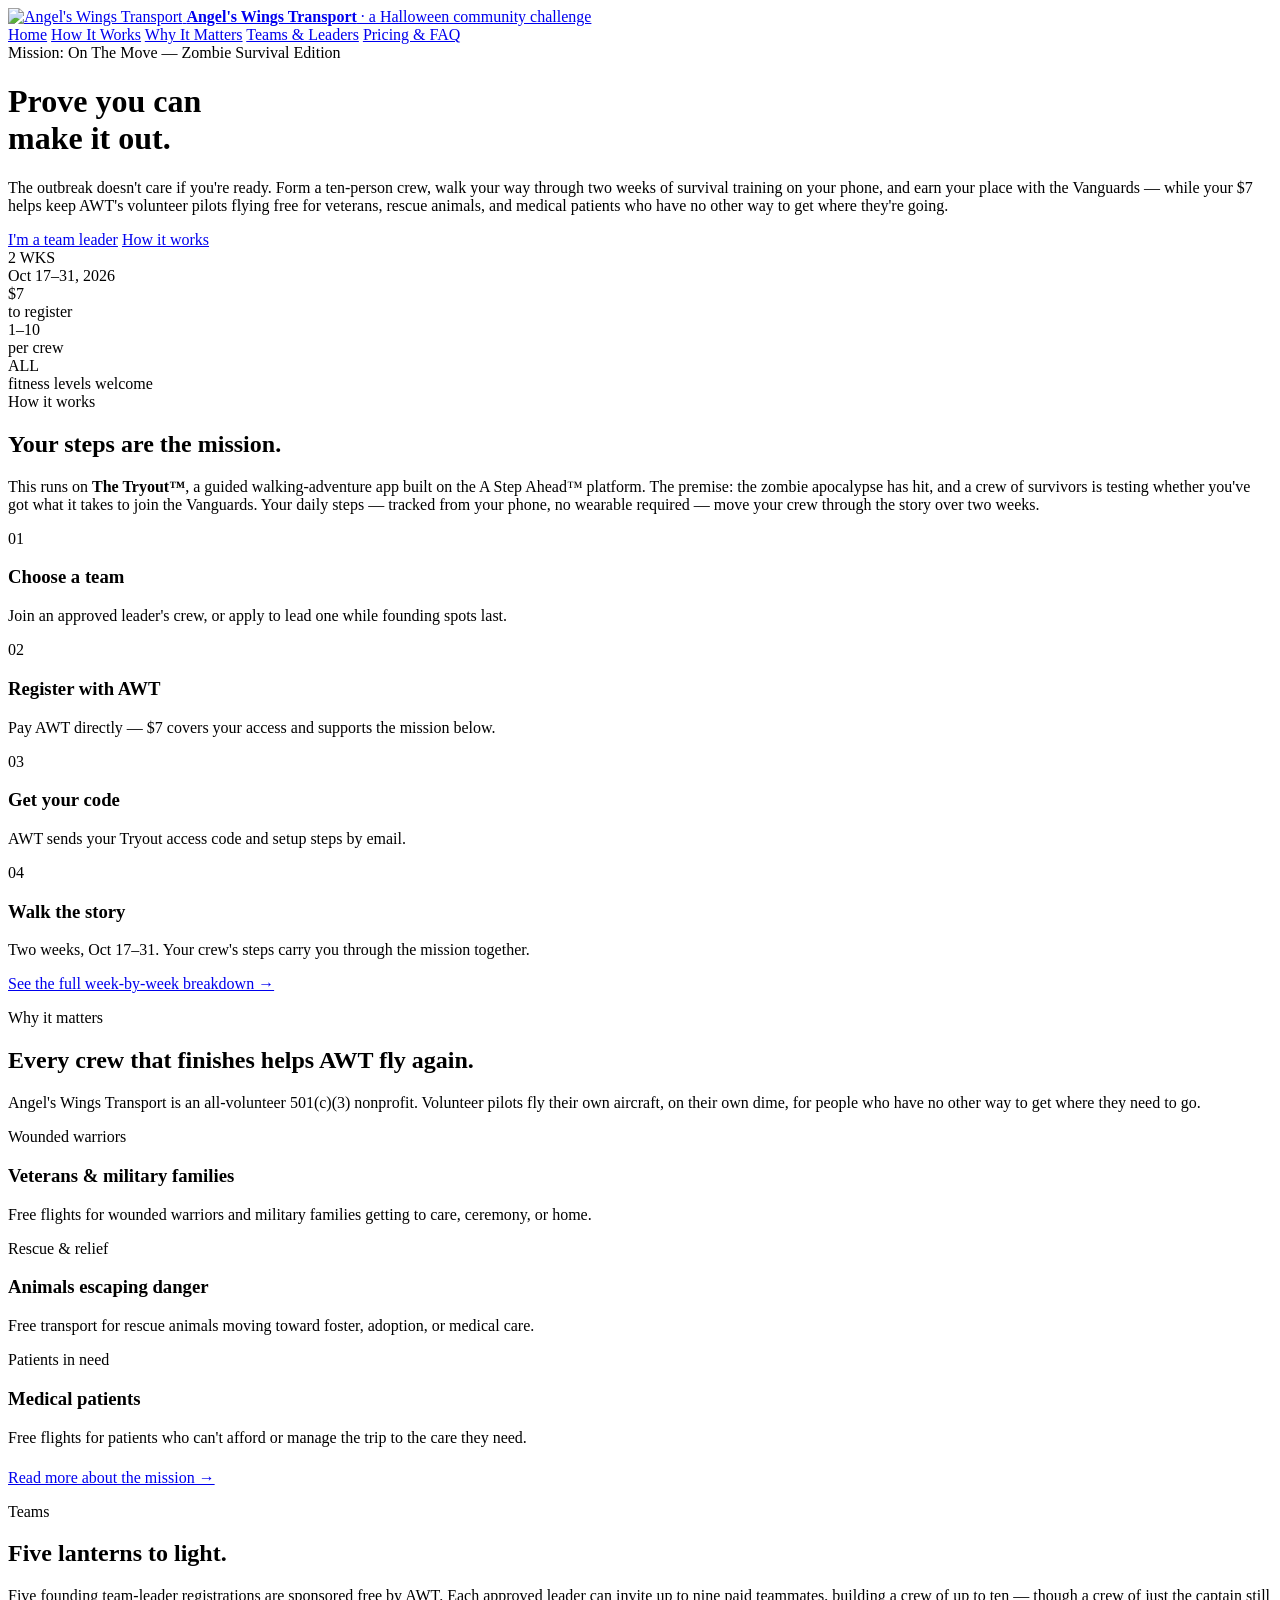
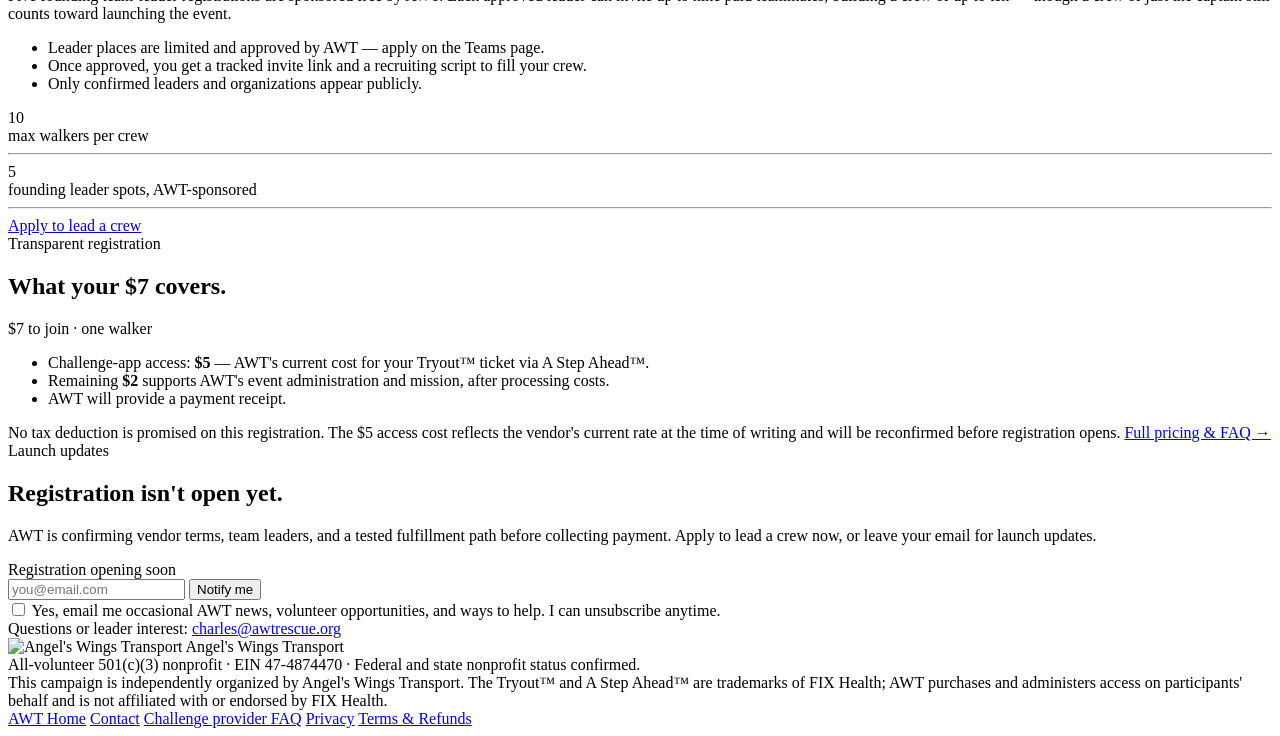
==== index.html @ 0a16e11c "initial" ====
<!DOCTYPE html>
<html lang="en">
<head>
<meta charset="UTF-8">
<meta name="viewport" content="width=device-width, initial-scale=1">
<title>Mission: On The Move | Angel's Wings Transport</title>
<meta name="description" content="A two-week zombie-survival walking challenge for Angel's Wings Transport. Form a team, prove you can make it out, and help keep free flights in the air for veterans, rescue animals, and medical patients.">
<link rel="preconnect" href="https://fonts.googleapis.com">
<link rel="preconnect" href="https://fonts.gstatic.com" crossorigin>
<link href="https://fonts.googleapis.com/css2?family=Bebas+Neue&family=Special+Elite&family=Libre+Franklin:ital,wght@0,400;0,500;0,600;0,700;0,800;1,400&display=swap" rel="stylesheet">
<link rel="icon" type="image/png" href="assets/logo.png">
<link rel="stylesheet" href="assets/style.css">
</head>
<body>

<div class="topbar">
  <div class="wrap">
    <a class="org" href="index.html"><img src="assets/logo.png" alt="Angel's Wings Transport" class="org-logo"> <b>Angel's Wings Transport</b> · a Halloween community challenge</a>
    <nav>
      <a href="index.html" aria-current="page">Home</a>
      <a href="how-it-works.html">How It Works</a>
      <a href="mission.html">Why It Matters</a>
      <a href="teams.html">Teams &amp; Leaders</a>
      <a href="pricing-faq.html">Pricing &amp; FAQ</a>
    </nav>
  </div>
</div>

<header class="hero">
  <div class="wrap">
    <span class="eyebrow">Mission: On The Move — Zombie Survival Edition</span>
    <h1>Prove you can<br>make it out.</h1>
    <p class="sub">The outbreak doesn't care if you're ready. Form a ten-person crew, walk your way through two weeks of survival training on your phone, and earn your place with the Vanguards — while your $7 helps keep AWT's volunteer pilots flying free for veterans, rescue animals, and medical patients who have no other way to get where they're going.</p>
    <div class="ctas">
      <a class="btn btn-primary" href="teams.html#apply">I'm a team leader</a>
      <a class="btn btn-ghost" href="how-it-works.html">How it works</a>
    </div>
    <div class="facts">
      <div class="fact"><div class="num">2 WKS</div><div class="label">Oct 17&ndash;31, 2026</div></div>
      <div class="fact"><div class="num">$7</div><div class="label">to register</div></div>
      <div class="fact"><div class="num">1&ndash;10</div><div class="label">per crew</div></div>
      <div class="fact"><div class="num">ALL</div><div class="label">fitness levels welcome</div></div>
    </div>
  </div>
</header>

<section id="how">
  <div class="wrap">
    <span class="section-label eyebrow">How it works</span>
    <h2>Your steps are the mission.</h2>
    <p class="lede">This runs on <strong>The Tryout™</strong>, a guided walking-adventure app built on the A Step Ahead™ platform. The premise: the zombie apocalypse has hit, and a crew of survivors is testing whether you've got what it takes to join the Vanguards. Your daily steps — tracked from your phone, no wearable required — move your crew through the story over two weeks.</p>
    <div class="steps">
      <div class="step"><div class="n">01</div><h3>Choose a team</h3><p>Join an approved leader's crew, or apply to lead one while founding spots last.</p></div>
      <div class="step"><div class="n">02</div><h3>Register with AWT</h3><p>Pay AWT directly — $7 covers your access and supports the mission below.</p></div>
      <div class="step"><div class="n">03</div><h3>Get your code</h3><p>AWT sends your Tryout access code and setup steps by email.</p></div>
      <div class="step"><div class="n">04</div><h3>Walk the story</h3><p>Two weeks, Oct 17&ndash;31. Your crew's steps carry you through the mission together.</p></div>
    </div>
    <p class="lede" style="margin-top:10px"><a href="how-it-works.html">See the full week-by-week breakdown →</a></p>
  </div>
</section>

<section id="mission">
  <div class="wrap">
    <span class="section-label eyebrow">Why it matters</span>
    <h2>Every crew that finishes helps AWT fly again.</h2>
    <p class="lede">Angel's Wings Transport is an all-volunteer 501(c)(3) nonprofit. Volunteer pilots fly their own aircraft, on their own dime, for people who have no other way to get where they need to go.</p>
    <div class="mission-grid">
      <div class="mission-card"><div class="glyph">Wounded warriors</div><h3>Veterans &amp; military families</h3><p>Free flights for wounded warriors and military families getting to care, ceremony, or home.</p></div>
      <div class="mission-card"><div class="glyph">Rescue &amp; relief</div><h3>Animals escaping danger</h3><p>Free transport for rescue animals moving toward foster, adoption, or medical care.</p></div>
      <div class="mission-card"><div class="glyph">Patients in need</div><h3>Medical patients</h3><p>Free flights for patients who can't afford or manage the trip to the care they need.</p></div>
    </div>
    <p class="lede" style="margin-top:22px"><a href="mission.html">Read more about the mission →</a></p>
  </div>
</section>

<section id="teams">
  <div class="wrap">
    <span class="section-label eyebrow">Teams</span>
    <h2>Five lanterns to light.</h2>
    <div class="teams-wrap">
      <div class="teams-copy">
        <p>Five founding team-leader registrations are sponsored free by AWT. Each approved leader can invite up to nine paid teammates, building a crew of up to ten — though a crew of just the captain still counts toward launching the event.</p>
        <ul>
          <li>Leader places are limited and approved by AWT — apply on the Teams page.</li>
          <li>Once approved, you get a tracked invite link and a recruiting script to fill your crew.</li>
          <li>Only confirmed leaders and organizations appear publicly.</li>
        </ul>
      </div>
      <div class="crew-card">
        <div class="big">10</div>
        <div class="cap">max walkers per crew</div>
        <hr>
        <div class="big">5</div>
        <div class="cap">founding leader spots, AWT-sponsored</div>
        <hr>
        <a class="btn btn-primary" href="teams.html#apply" style="margin-top:6px;width:100%;justify-content:center">Apply to lead a crew</a>
      </div>
    </div>
  </div>
</section>

<section id="price">
  <div class="wrap">
    <span class="section-label eyebrow">Transparent registration</span>
    <h2>What your $7 covers.</h2>
    <div class="price-card">
      <div class="price-head">
        <span class="amount">$7</span>
        <span class="label">to join · one walker</span>
      </div>
      <div class="price-body">
        <ul>
          <li>Challenge-app access: <strong>$5</strong> — AWT's current cost for your Tryout™ ticket via A Step Ahead™.</li>
          <li>Remaining <strong>$2</strong> supports AWT's event administration and mission, after processing costs.</li>
          <li>AWT will provide a payment receipt.</li>
        </ul>
        <div class="price-fine">No tax deduction is promised on this registration. The $5 access cost reflects the vendor's current rate at the time of writing and will be reconfirmed before registration opens. <a href="pricing-faq.html">Full pricing &amp; FAQ →</a></div>
      </div>
    </div>
  </div>
</section>

<section id="signup-section">
  <div class="wrap">
    <span class="section-label eyebrow">Launch updates</span>
    <h2>Registration isn't open yet.</h2>
    <p class="lede">AWT is confirming vendor terms, team leaders, and a tested fulfillment path before collecting payment. Apply to lead a crew now, or leave your email for launch updates.</p>
    <div class="signup">
      <span class="stamp">Registration opening soon</span>
      <form data-lead-form="home_updates">
        <input type="text" name="hp" style="position:absolute;left:-9999px" tabindex="-1" autocomplete="off" aria-hidden="true">
        <input type="email" name="email" required placeholder="you@email.com" aria-label="Email address">
        <button class="btn btn-primary" type="submit" data-label="Notify me">Notify me</button>
      </form>
      <label class="consent"><input type="checkbox" name="newsletter_consent"> Yes, email me occasional AWT news, volunteer opportunities, and ways to help. I can unsubscribe anytime.</label>
      <div class="form-status" role="status"></div>
      <div class="note">Questions or leader interest: <a href="mailto:charles@awtrescue.org">charles@awtrescue.org</a></div>
    </div>
  </div>
</section>

<footer>
  <div class="wrap">
    <div class="org-line"><img src="assets/logo.png" alt="Angel's Wings Transport" class="footer-logo"> Angel's Wings Transport</div>
    <div class="legal">
      All-volunteer 501(c)(3) nonprofit · EIN 47-4874470 · Federal and state nonprofit status confirmed.<br>
      This campaign is independently organized by Angel's Wings Transport. The Tryout™ and A Step Ahead™ are trademarks of FIX Health; AWT purchases and administers access on participants' behalf and is not affiliated with or endorsed by FIX Health.
    </div>
    <div class="links">
      <a href="https://www.awtrescue.org/">AWT Home</a>
      <a href="https://www.awtrescue.org/contact/">Contact</a>
      <a href="https://outbreakchallenge.com/frequently-asked-questions/">Challenge provider FAQ</a>
      <a href="privacy.html">Privacy</a>
      <a href="terms.html">Terms &amp; Refunds</a>
    </div>
  </div>
</footer>

<script src="assets/site.js"></script>
</body>
</html>
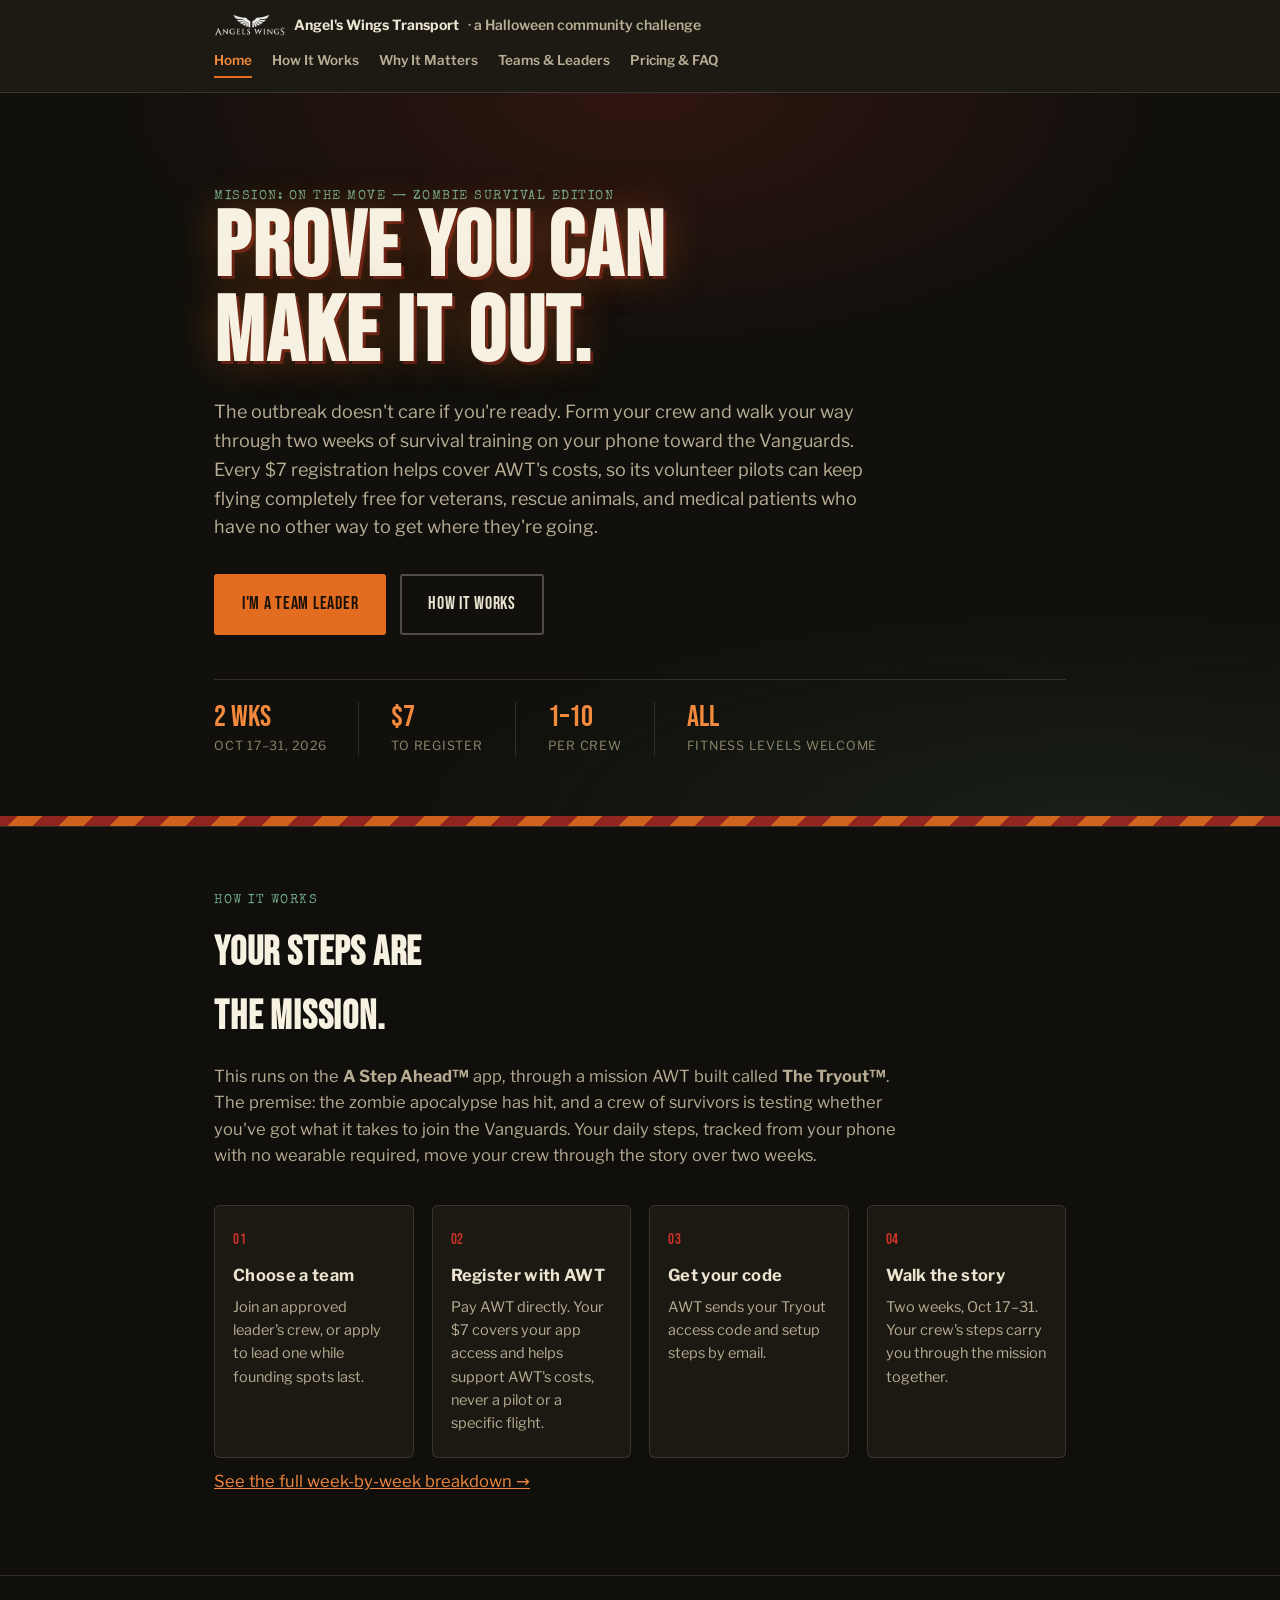
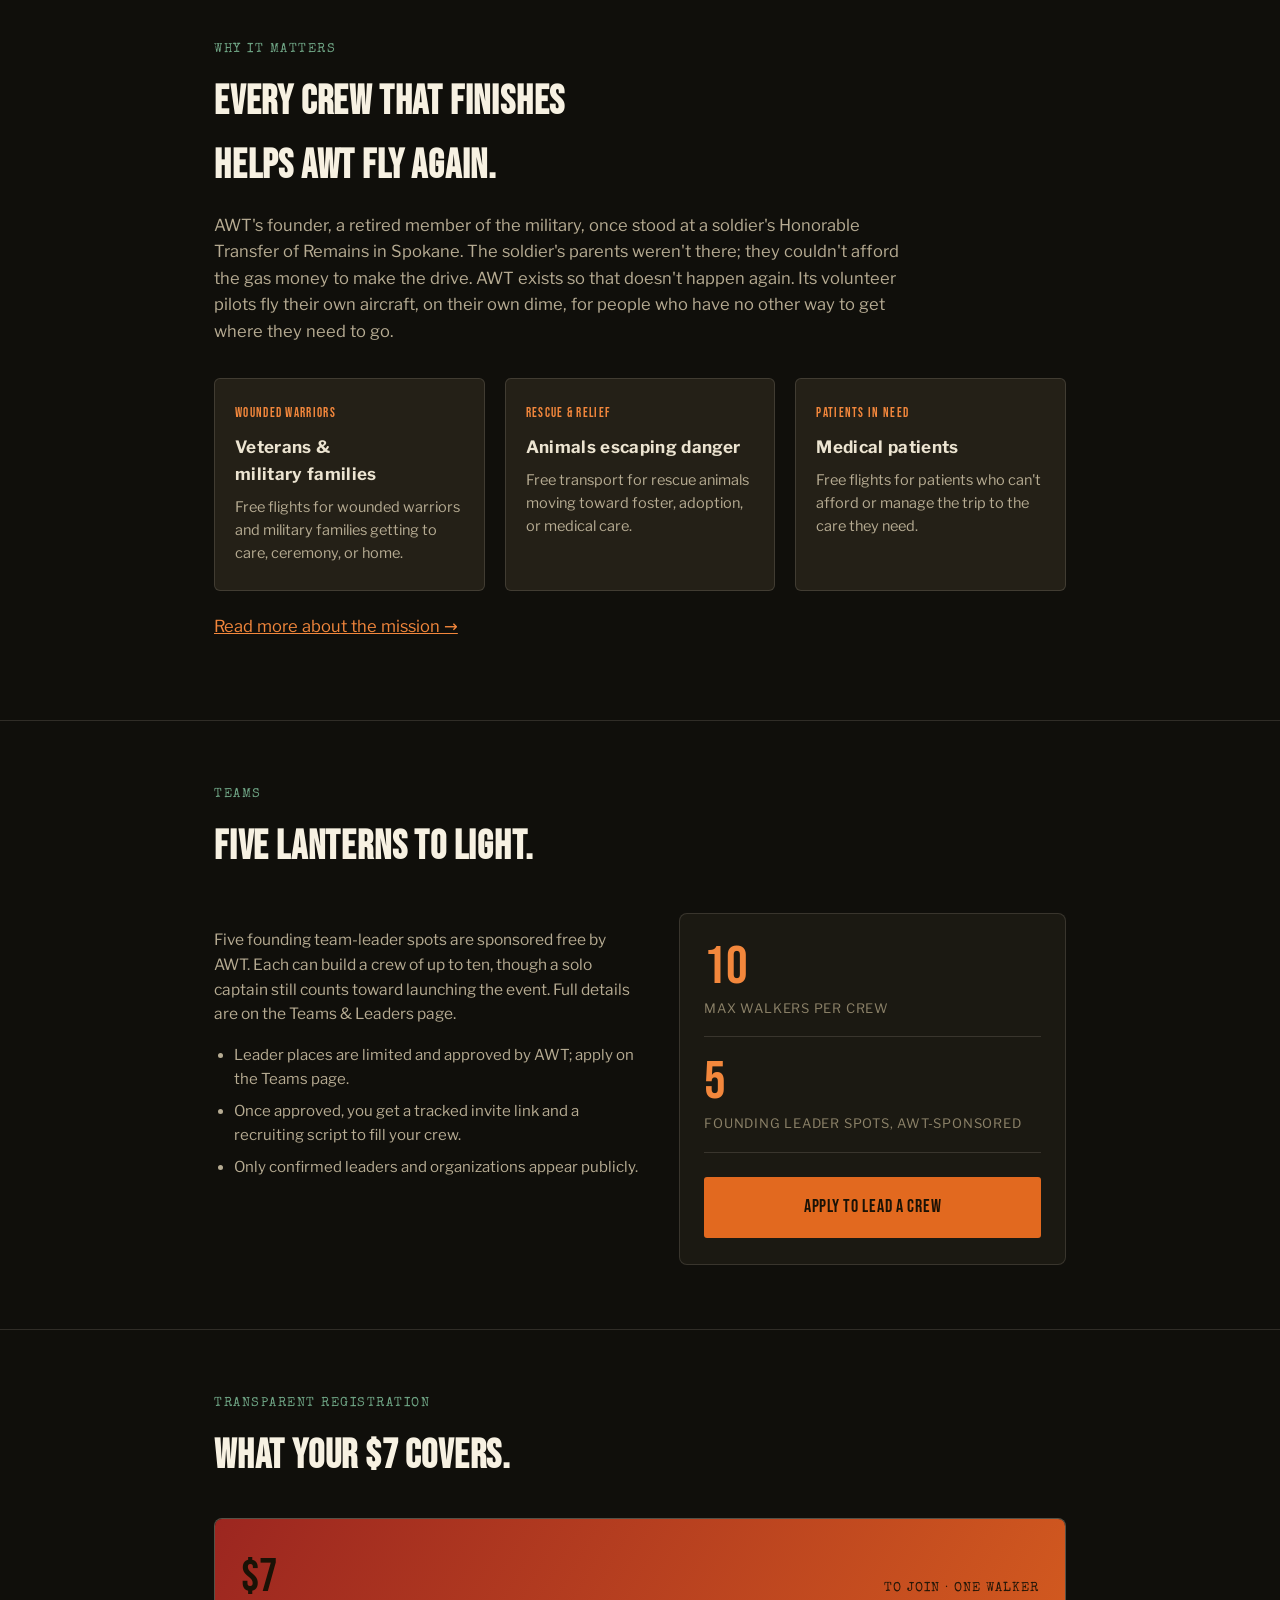
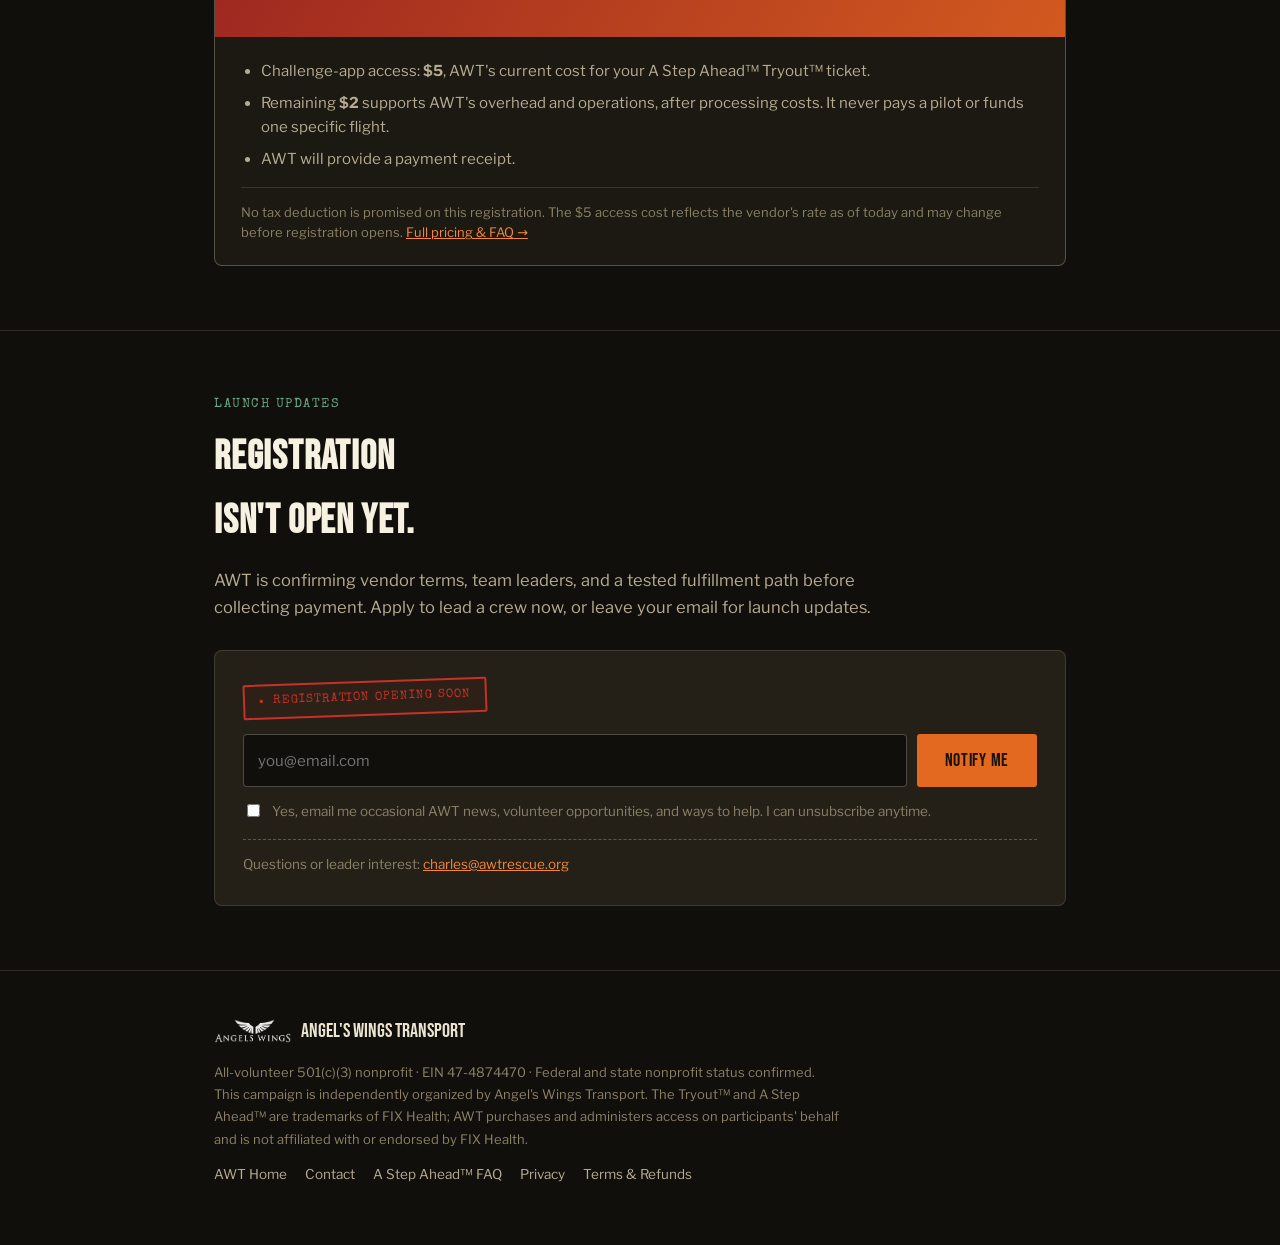
==== commit 33fa3503: "Refine text for clarity in index.hAdvisory-board fixes: Part 91 framing, em-dash cleanup, naming fix" ====
--- a/index.html
+++ b/index.html
@@ -30,7 +30,7 @@
   <div class="wrap">
     <span class="eyebrow">Mission: On The Move — Zombie Survival Edition</span>
     <h1>Prove you can<br>make it out.</h1>
-    <p class="sub">The outbreak doesn't care if you're ready. Form a ten-person crew, walk your way through two weeks of survival training on your phone, and earn your place with the Vanguards — while your $7 helps keep AWT's volunteer pilots flying free for veterans, rescue animals, and medical patients who have no other way to get where they're going.</p>
+    <p class="sub">The outbreak doesn't care if you're ready. Form your crew and walk your way through two weeks of survival training on your phone toward the Vanguards. Every $7 registration helps cover AWT's costs, so its volunteer pilots can keep flying completely free for veterans, rescue animals, and medical patients who have no other way to get where they're going.</p>
     <div class="ctas">
       <a class="btn btn-primary" href="teams.html#apply">I'm a team leader</a>
       <a class="btn btn-ghost" href="how-it-works.html">How it works</a>
@@ -48,10 +48,10 @@
   <div class="wrap">
     <span class="section-label eyebrow">How it works</span>
     <h2>Your steps are the mission.</h2>
-    <p class="lede">This runs on <strong>The Tryout™</strong>, a guided walking-adventure app built on the A Step Ahead™ platform. The premise: the zombie apocalypse has hit, and a crew of survivors is testing whether you've got what it takes to join the Vanguards. Your daily steps — tracked from your phone, no wearable required — move your crew through the story over two weeks.</p>
+    <p class="lede">This runs on the <strong>A Step Ahead™</strong> app, through a mission AWT built called <strong>The Tryout™</strong>. The premise: the zombie apocalypse has hit, and a crew of survivors is testing whether you've got what it takes to join the Vanguards. Your daily steps, tracked from your phone with no wearable required, move your crew through the story over two weeks.</p>
     <div class="steps">
       <div class="step"><div class="n">01</div><h3>Choose a team</h3><p>Join an approved leader's crew, or apply to lead one while founding spots last.</p></div>
-      <div class="step"><div class="n">02</div><h3>Register with AWT</h3><p>Pay AWT directly — $7 covers your access and supports the mission below.</p></div>
+      <div class="step"><div class="n">02</div><h3>Register with AWT</h3><p>Pay AWT directly. Your $7 covers your app access and helps support AWT's costs, never a pilot or a specific flight.</p></div>
       <div class="step"><div class="n">03</div><h3>Get your code</h3><p>AWT sends your Tryout access code and setup steps by email.</p></div>
       <div class="step"><div class="n">04</div><h3>Walk the story</h3><p>Two weeks, Oct 17&ndash;31. Your crew's steps carry you through the mission together.</p></div>
     </div>
@@ -63,7 +63,7 @@
   <div class="wrap">
     <span class="section-label eyebrow">Why it matters</span>
     <h2>Every crew that finishes helps AWT fly again.</h2>
-    <p class="lede">Angel's Wings Transport is an all-volunteer 501(c)(3) nonprofit. Volunteer pilots fly their own aircraft, on their own dime, for people who have no other way to get where they need to go.</p>
+    <p class="lede">AWT's founder, a retired member of the military, once stood at a soldier's Honorable Transfer of Remains in Spokane. The soldier's parents weren't there; they couldn't afford the gas money to make the drive. AWT exists so that doesn't happen again. Its volunteer pilots fly their own aircraft, on their own dime, for people who have no other way to get where they need to go.</p>
     <div class="mission-grid">
       <div class="mission-card"><div class="glyph">Wounded warriors</div><h3>Veterans &amp; military families</h3><p>Free flights for wounded warriors and military families getting to care, ceremony, or home.</p></div>
       <div class="mission-card"><div class="glyph">Rescue &amp; relief</div><h3>Animals escaping danger</h3><p>Free transport for rescue animals moving toward foster, adoption, or medical care.</p></div>
@@ -79,9 +79,9 @@
     <h2>Five lanterns to light.</h2>
     <div class="teams-wrap">
       <div class="teams-copy">
-        <p>Five founding team-leader registrations are sponsored free by AWT. Each approved leader can invite up to nine paid teammates, building a crew of up to ten — though a crew of just the captain still counts toward launching the event.</p>
+        <p>Five founding team-leader spots are sponsored free by AWT. Each can build a crew of up to ten, though a solo captain still counts toward launching the event. Full details are on the Teams &amp; Leaders page.</p>
         <ul>
-          <li>Leader places are limited and approved by AWT — apply on the Teams page.</li>
+          <li>Leader places are limited and approved by AWT; apply on the Teams page.</li>
           <li>Once approved, you get a tracked invite link and a recruiting script to fill your crew.</li>
           <li>Only confirmed leaders and organizations appear publicly.</li>
         </ul>
@@ -110,11 +110,11 @@
       </div>
       <div class="price-body">
         <ul>
-          <li>Challenge-app access: <strong>$5</strong> — AWT's current cost for your Tryout™ ticket via A Step Ahead™.</li>
-          <li>Remaining <strong>$2</strong> supports AWT's event administration and mission, after processing costs.</li>
+          <li>Challenge-app access: <strong>$5</strong>, AWT's current cost for your A Step Ahead™ Tryout™ ticket.</li>
+          <li>Remaining <strong>$2</strong> supports AWT's overhead and operations, after processing costs. It never pays a pilot or funds one specific flight.</li>
           <li>AWT will provide a payment receipt.</li>
         </ul>
-        <div class="price-fine">No tax deduction is promised on this registration. The $5 access cost reflects the vendor's current rate at the time of writing and will be reconfirmed before registration opens. <a href="pricing-faq.html">Full pricing &amp; FAQ →</a></div>
+        <div class="price-fine">No tax deduction is promised on this registration. The $5 access cost reflects the vendor's rate as of today and may change before registration opens. <a href="pricing-faq.html">Full pricing &amp; FAQ →</a></div>
       </div>
     </div>
   </div>
@@ -149,7 +149,7 @@
     <div class="links">
       <a href="https://www.awtrescue.org/">AWT Home</a>
       <a href="https://www.awtrescue.org/contact/">Contact</a>
-      <a href="https://outbreakchallenge.com/frequently-asked-questions/">Challenge provider FAQ</a>
+      <a href="https://outbreakchallenge.com/frequently-asked-questions/">A Step Ahead™ FAQ</a>
       <a href="privacy.html">Privacy</a>
       <a href="terms.html">Terms &amp; Refunds</a>
     </div>
--- a/assets/style.css
+++ b/assets/style.css
@@ -0,0 +1,261 @@
+/* Mission: On The Move — shared site styles
+   Vintage grindhouse-horror-poster direction. Plain CSS, no build step. */
+
+:root{
+  --ink:#ece4d1;
+  --muted:#b7ac93;
+  --dim:#8b8168;
+  --paper:#100f0b;
+  --panel:#1b1912;
+  --panel-2:#242017;
+  --orange:#e2691f;
+  --orange-bright:#f3873c;
+  --red:#9c2620;
+  --red-bright:#c73128;
+  --teal:#4a7a5f;
+  --teal-bright:#6fa585;
+  --line:rgba(236,228,209,0.14);
+  --line-strong:rgba(236,228,209,0.28);
+}
+*{box-sizing:border-box}
+html{scroll-behavior:smooth}
+body{
+  margin:0;
+  background:var(--paper);
+  color:var(--ink);
+  font-family:'Libre Franklin',system-ui,sans-serif;
+  line-height:1.6;
+  -webkit-font-smoothing:antialiased;
+}
+body::before{
+  content:"";position:fixed;inset:0;pointer-events:none;z-index:9999;
+  opacity:.05;mix-blend-mode:overlay;
+  background-image:repeating-linear-gradient(0deg,#fff 0px,transparent 1px,transparent 2px,#fff 3px),
+    repeating-linear-gradient(90deg,#fff 0px,transparent 1px,transparent 3px,#fff 4px);
+}
+img{max-width:100%}
+h1,h2,h3{font-family:'Bebas Neue',sans-serif;letter-spacing:.02em;margin:0;text-wrap:balance}
+a{color:var(--orange-bright)}
+a:focus-visible,button:focus-visible,summary:focus-visible,input:focus-visible{outline:2px solid var(--orange-bright);outline-offset:2px}
+@media (prefers-reduced-motion:reduce){html{scroll-behavior:auto}}
+
+.wrap{max-width:900px;margin:0 auto;padding:0 24px}
+.eyebrow{
+  font-family:'Special Elite',monospace;
+  font-size:12.5px;letter-spacing:.12em;text-transform:uppercase;
+  color:var(--teal-bright);
+}
+.stamp{
+  display:inline-flex;align-items:center;gap:8px;
+  border:2px solid var(--red-bright);color:var(--red-bright);
+  font-family:'Special Elite',monospace;font-size:12px;letter-spacing:.08em;text-transform:uppercase;
+  padding:6px 14px;transform:rotate(-2deg);border-radius:2px;
+  background:rgba(156,38,32,0.08);
+}
+.stamp::before{content:"●";font-size:8px}
+
+/* ---------- leader-referral banner ---------- */
+.leader-banner{
+  display:flex;align-items:center;flex-wrap:wrap;gap:12px;
+  background:var(--teal);color:var(--ink);
+  padding:12px 24px;font-size:13.5px;position:relative;
+  border-bottom:1px solid var(--line-strong);
+}
+.leader-banner span{flex:1 1 320px}
+.leader-banner-cta{
+  flex:0 0 auto;color:var(--ink);font-weight:700;text-decoration:none;
+  border:1px solid var(--ink);border-radius:4px;padding:5px 12px;white-space:nowrap;
+}
+.leader-banner-cta:hover{background:var(--ink);color:var(--teal)}
+.leader-banner-close{
+  flex:0 0 auto;background:none;border:none;color:var(--ink);
+  font-size:20px;line-height:1;cursor:pointer;padding:0 4px;opacity:.8;
+}
+.leader-banner-close:hover{opacity:1}
+
+/* ---------- top bar / nav ---------- */
+.topbar{border-bottom:1px solid var(--line);background:var(--panel);position:sticky;top:0;z-index:20}
+.topbar .wrap{display:flex;justify-content:space-between;align-items:center;padding:14px 24px;flex-wrap:wrap;gap:10px}
+.topbar .org{display:flex;align-items:center;gap:9px;font-size:14px;color:var(--muted);font-weight:600;text-decoration:none}
+.topbar .org b{color:var(--ink)}
+.org-logo{height:22px;width:auto;filter:brightness(0) invert(1);opacity:.92}
+footer .org-line{display:flex;align-items:center;gap:10px}
+.footer-logo{height:24px;width:auto;filter:brightness(0) invert(1);opacity:.92}
+.topbar nav{display:flex;gap:20px;font-size:13.5px;flex-wrap:wrap}
+.topbar nav a{color:var(--muted);text-decoration:none;font-weight:600;padding:4px 0;border-bottom:2px solid transparent}
+.topbar nav a:hover{color:var(--orange-bright)}
+.topbar nav a[aria-current="page"]{color:var(--orange-bright);border-bottom-color:var(--orange)}
+
+/* ---------- page header (inner pages) ---------- */
+.pagehead{
+  padding:60px 0 46px;
+  background:
+    radial-gradient(ellipse 70% 60% at 50% 0%, rgba(156,38,32,0.18), transparent 60%),
+    var(--paper);
+  border-bottom:1px solid var(--line);
+  position:relative;
+}
+.pagehead::after{
+  content:"";position:absolute;left:0;right:0;bottom:0;height:8px;
+  background:repeating-linear-gradient(-45deg,var(--red) 0 16px,var(--orange) 16px 32px);
+  opacity:.85;
+}
+.pagehead h1{font-size:clamp(36px,7vw,60px);line-height:.95;color:#f7f1e2;text-shadow:0 0 30px rgba(226,105,31,.3);max-width:16ch}
+.pagehead .sub{margin-top:16px;font-size:17px;color:var(--muted);max-width:60ch}
+
+/* ---------- generic hero (home only) ---------- */
+.hero{
+  position:relative;padding:88px 0 70px;
+  background:
+    radial-gradient(ellipse 70% 60% at 50% 0%, rgba(156,38,32,0.22), transparent 60%),
+    radial-gradient(ellipse 90% 50% at 85% 100%, rgba(74,122,95,0.14), transparent 60%),
+    var(--paper);
+  overflow:hidden;border-bottom:1px solid var(--line);
+}
+.hero::after{
+  content:"";position:absolute;left:0;right:0;bottom:0;height:10px;
+  background:repeating-linear-gradient(-45deg,var(--red) 0 18px,var(--orange) 18px 36px);opacity:.9;
+}
+.hero .wrap{position:relative;z-index:2}
+.hero h1{font-size:clamp(46px,9vw,92px);line-height:.92;color:#f7f1e2;text-shadow:0 0 40px rgba(226,105,31,.35), 3px 3px 0 rgba(156,38,32,.5);max-width:14ch}
+.hero .sub{margin-top:22px;font-size:18px;color:var(--muted);max-width:56ch}
+.hero .ctas{display:flex;gap:14px;flex-wrap:wrap;margin-top:32px}
+.hero .facts{display:flex;gap:0;margin-top:44px;border-top:1px solid var(--line);padding-top:22px;flex-wrap:wrap}
+.fact{padding-right:32px;margin-right:32px;border-right:1px solid var(--line)}
+.fact:last-child{border-right:none}
+.fact .num{font-family:'Bebas Neue',sans-serif;font-size:30px;color:var(--orange-bright);line-height:1}
+.fact .label{font-size:12.5px;color:var(--dim);text-transform:uppercase;letter-spacing:.06em;margin-top:4px}
+
+.btn{
+  display:inline-flex;align-items:center;gap:8px;
+  font-family:'Bebas Neue',sans-serif;font-size:18px;letter-spacing:.04em;
+  padding:14px 26px;border-radius:3px;text-decoration:none;border:2px solid transparent;
+  cursor:pointer;
+}
+.btn-primary{background:var(--orange);color:#1a1206}
+.btn-primary:hover{background:var(--orange-bright)}
+.btn-ghost{border-color:var(--line-strong);color:var(--ink);background:transparent}
+.btn-ghost:hover{border-color:var(--orange-bright);color:var(--orange-bright)}
+.btn[disabled],.btn:disabled{opacity:.5;cursor:not-allowed}
+
+/* ---------- sections ---------- */
+section{padding:64px 0}
+section + section{border-top:1px solid var(--line)}
+.section-label{display:block;margin-bottom:10px}
+section > .wrap > h2{font-size:clamp(28px,5vw,40px);color:#f7f1e2;max-width:22ch}
+.lede{color:var(--muted);max-width:64ch;margin-top:14px;font-size:16.5px}
+
+/* ---------- prose (privacy/terms) ---------- */
+.prose{max-width:70ch}
+.prose h2{font-size:24px;color:#f7f1e2;margin-top:38px;margin-bottom:12px;font-family:'Libre Franklin',sans-serif;font-weight:700;letter-spacing:0;text-transform:none}
+.prose h2:first-child{margin-top:0}
+.prose h3{font-size:17px;color:var(--ink);margin-top:24px;margin-bottom:8px;font-family:'Libre Franklin',sans-serif;font-weight:700;letter-spacing:0;text-transform:none}
+.prose p{color:var(--muted);font-size:15.5px;margin:0 0 14px}
+.prose ul,.prose ol{color:var(--muted);font-size:15.5px;padding-left:22px}
+.prose li{margin-bottom:8px}
+.prose strong{color:var(--ink)}
+.updated{font-family:'Special Elite',monospace;font-size:12.5px;color:var(--dim);margin-bottom:30px;display:block}
+
+/* ---------- steps ---------- */
+.steps{display:grid;grid-template-columns:repeat(4,1fr);gap:18px;margin-top:36px}
+.step{background:var(--panel);border:1px solid var(--line);border-radius:6px;padding:22px 18px;position:relative}
+.step .n{font-family:'Bebas Neue',sans-serif;font-size:15px;color:var(--red-bright);letter-spacing:.06em;margin-bottom:10px}
+.step h3{font-family:'Libre Franklin',sans-serif;font-weight:700;font-size:16.5px;color:var(--ink);margin-bottom:8px;text-transform:none}
+.step p{margin:0;font-size:14.5px;color:var(--muted)}
+@media (max-width:760px){.steps{grid-template-columns:1fr 1fr}}
+@media (max-width:480px){.steps{grid-template-columns:1fr}}
+
+.mission-note{
+  margin-top:30px;border:1px dashed var(--line-strong);border-radius:6px;
+  padding:20px 22px;background:var(--panel);font-family:'Special Elite',monospace;font-size:13.5px;color:var(--teal-bright);line-height:1.75;
+}
+
+/* ---------- mission cards ---------- */
+.mission-grid{display:grid;grid-template-columns:repeat(3,1fr);gap:20px;margin-top:34px}
+.mission-card{border:1px solid var(--line);border-radius:6px;padding:24px 20px;background:var(--panel-2)}
+.mission-card .glyph{font-family:'Bebas Neue',sans-serif;font-size:13px;letter-spacing:.1em;color:var(--orange-bright);text-transform:uppercase;margin-bottom:10px}
+.mission-card h3{font-family:'Libre Franklin',sans-serif;font-weight:700;font-size:17px;color:var(--ink);text-transform:none;margin-bottom:8px}
+.mission-card p{margin:0;font-size:14.5px;color:var(--muted)}
+@media (max-width:720px){.mission-grid{grid-template-columns:1fr}}
+
+/* ---------- teams / crew card ---------- */
+.teams-wrap{display:grid;grid-template-columns:1.1fr 1fr;gap:40px;margin-top:34px;align-items:start}
+.teams-copy p{color:var(--muted);font-size:15.5px}
+.teams-copy ul{margin:14px 0 0;padding-left:20px;color:var(--muted);font-size:15px}
+.teams-copy li{margin-bottom:8px}
+.crew-card{background:var(--panel);border:1px solid var(--line);border-radius:8px;padding:26px 24px}
+.crew-card .big{font-family:'Bebas Neue',sans-serif;font-size:54px;color:var(--orange-bright);line-height:1}
+.crew-card .cap{font-size:13px;color:var(--dim);text-transform:uppercase;letter-spacing:.06em;margin-top:4px}
+.crew-card hr{border:none;border-top:1px solid var(--line);margin:18px 0}
+@media (max-width:760px){.teams-wrap{grid-template-columns:1fr}}
+
+/* ---------- field manual / script callout ---------- */
+.field-manual{
+  margin-top:34px;border:1px solid var(--line-strong);border-radius:8px;overflow:hidden;background:var(--panel);
+}
+.field-manual .fm-head{
+  background:linear-gradient(120deg,var(--teal) 0%, var(--teal-bright) 130%);
+  padding:14px 22px;font-family:'Special Elite',monospace;font-size:12.5px;letter-spacing:.08em;text-transform:uppercase;color:#0e1a14;
+}
+.field-manual .fm-body{padding:22px}
+.field-manual h3{font-family:'Libre Franklin',sans-serif;font-weight:700;font-size:16px;color:var(--ink);text-transform:none;margin-bottom:8px}
+.field-manual p{color:var(--muted);font-size:15px;margin:0 0 14px}
+.field-manual .script-block{
+  background:var(--paper);border-left:3px solid var(--orange);border-radius:0 4px 4px 0;
+  padding:14px 18px;font-style:italic;color:var(--ink);font-size:15px;margin:14px 0;
+}
+.field-manual ol{color:var(--muted);font-size:14.5px;padding-left:20px}
+.field-manual li{margin-bottom:6px}
+.timeline-mini{list-style:none;padding:0;margin:16px 0 0;border-top:1px solid var(--line)}
+.timeline-mini li{display:flex;gap:16px;padding:12px 0;border-bottom:1px solid var(--line);font-size:14.5px;color:var(--muted)}
+.timeline-mini .t{font-family:'IBM Plex Mono','Special Elite',monospace;color:var(--orange-bright);flex:none;width:88px;font-size:13px}
+
+/* ---------- pricing ---------- */
+.price-card{margin-top:30px;border:1px solid var(--line-strong);border-radius:8px;overflow:hidden;background:var(--panel)}
+.price-head{background:linear-gradient(120deg,var(--red) 0%, var(--orange) 130%);padding:22px 26px;display:flex;justify-content:space-between;align-items:baseline;flex-wrap:wrap;gap:10px}
+.price-head .amount{font-family:'Bebas Neue',sans-serif;font-size:46px;color:#1a1206}
+.price-head .label{font-family:'Special Elite',monospace;font-size:12.5px;color:#241708;text-transform:uppercase;letter-spacing:.08em}
+.price-body{padding:22px 26px}
+.price-body ul{margin:0;padding-left:20px;color:var(--muted);font-size:15px}
+.price-body li{margin-bottom:8px}
+.price-fine{margin-top:16px;font-size:13px;color:var(--dim);border-top:1px solid var(--line);padding-top:14px}
+
+/* ---------- faq ---------- */
+details{border-bottom:1px solid var(--line);padding:16px 0}
+details summary{cursor:pointer;font-weight:700;color:var(--ink);font-size:15.5px;list-style:none;display:flex;justify-content:space-between;gap:12px}
+details summary::-webkit-details-marker{display:none}
+details summary::after{content:"+";font-family:'Bebas Neue',sans-serif;font-size:20px;color:var(--orange-bright)}
+details[open] summary::after{content:"–"}
+details p{margin:12px 0 0;color:var(--muted);font-size:15px}
+
+/* ---------- forms ---------- */
+.form-card{background:var(--panel-2);border:1px solid var(--line);border-radius:8px;padding:30px 28px;margin-top:30px}
+.form-card label{display:block;font-family:'Special Elite',monospace;font-size:12px;letter-spacing:.05em;text-transform:uppercase;color:var(--teal-bright);margin:16px 0 6px}
+.form-card label:first-of-type{margin-top:0}
+.form-card input[type=text],.form-card input[type=email],.form-card select,.form-card textarea{
+  width:100%;padding:13px 14px;border-radius:4px;border:1px solid var(--line-strong);
+  background:var(--paper);color:var(--ink);font-size:15px;font-family:'Libre Franklin',sans-serif;
+}
+.form-card textarea{resize:vertical;min-height:80px}
+.form-card .consent{display:flex;gap:9px;margin-top:16px;font-size:13.5px;color:var(--dim);align-items:flex-start;font-family:'Libre Franklin',sans-serif;text-transform:none;letter-spacing:0}
+.form-card .consent input{margin-top:3px}
+.form-card .note{margin-top:16px;font-size:13.5px;color:var(--dim);border-top:1px dashed var(--line-strong);padding-top:14px}
+.form-card .actions{margin-top:20px;display:flex;gap:12px;flex-wrap:wrap;align-items:center}
+.form-status{margin-top:14px;font-size:14px;font-family:'Special Elite',monospace;display:none}
+.form-status.ok{display:block;color:var(--teal-bright)}
+.form-status.err{display:block;color:var(--red-bright)}
+.signup{background:var(--panel-2);border:1px solid var(--line);border-radius:8px;padding:30px 28px;margin-top:30px}
+.signup form{display:flex;gap:10px;margin-top:18px;flex-wrap:wrap}
+.signup input[type=email]{flex:1;min-width:220px;padding:13px 14px;border-radius:4px;border:1px solid var(--line-strong);background:var(--paper);color:var(--ink);font-size:15px;font-family:inherit}
+.signup .consent{display:flex;gap:9px;margin-top:14px;font-size:13.5px;color:var(--dim);align-items:flex-start}
+.signup .consent input{margin-top:3px}
+.signup .note{margin-top:16px;font-size:13.5px;color:var(--dim);border-top:1px dashed var(--line-strong);padding-top:14px}
+
+/* ---------- footer ---------- */
+footer{padding:44px 0 60px;border-top:1px solid var(--line)}
+footer .wrap{display:flex;flex-direction:column;gap:14px}
+footer .org-line{font-family:'Bebas Neue',sans-serif;font-size:20px;color:var(--ink)}
+footer .legal{font-size:13px;color:var(--dim);line-height:1.7;max-width:70ch}
+footer .links{display:flex;gap:18px;font-size:13.5px;flex-wrap:wrap}
+footer .links a{color:var(--muted);text-decoration:none}
+footer .links a:hover{color:var(--orange-bright)}
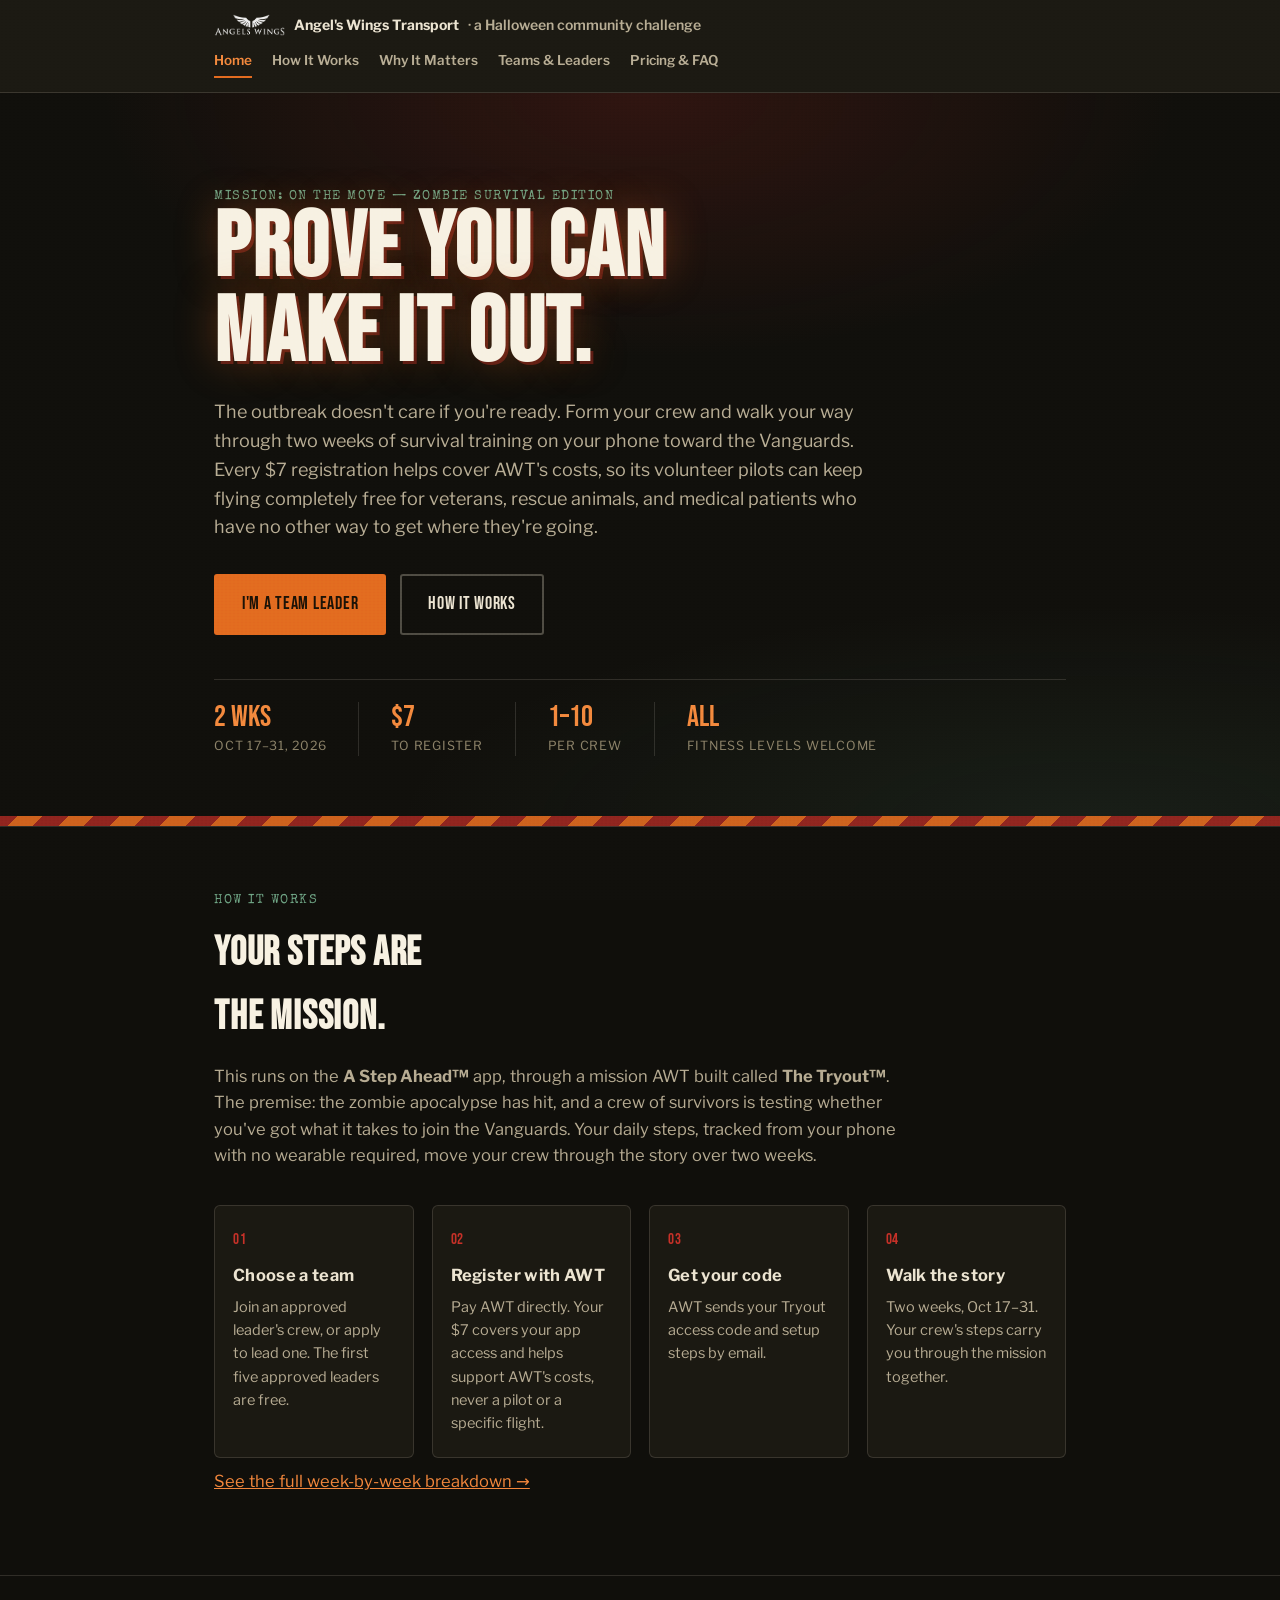
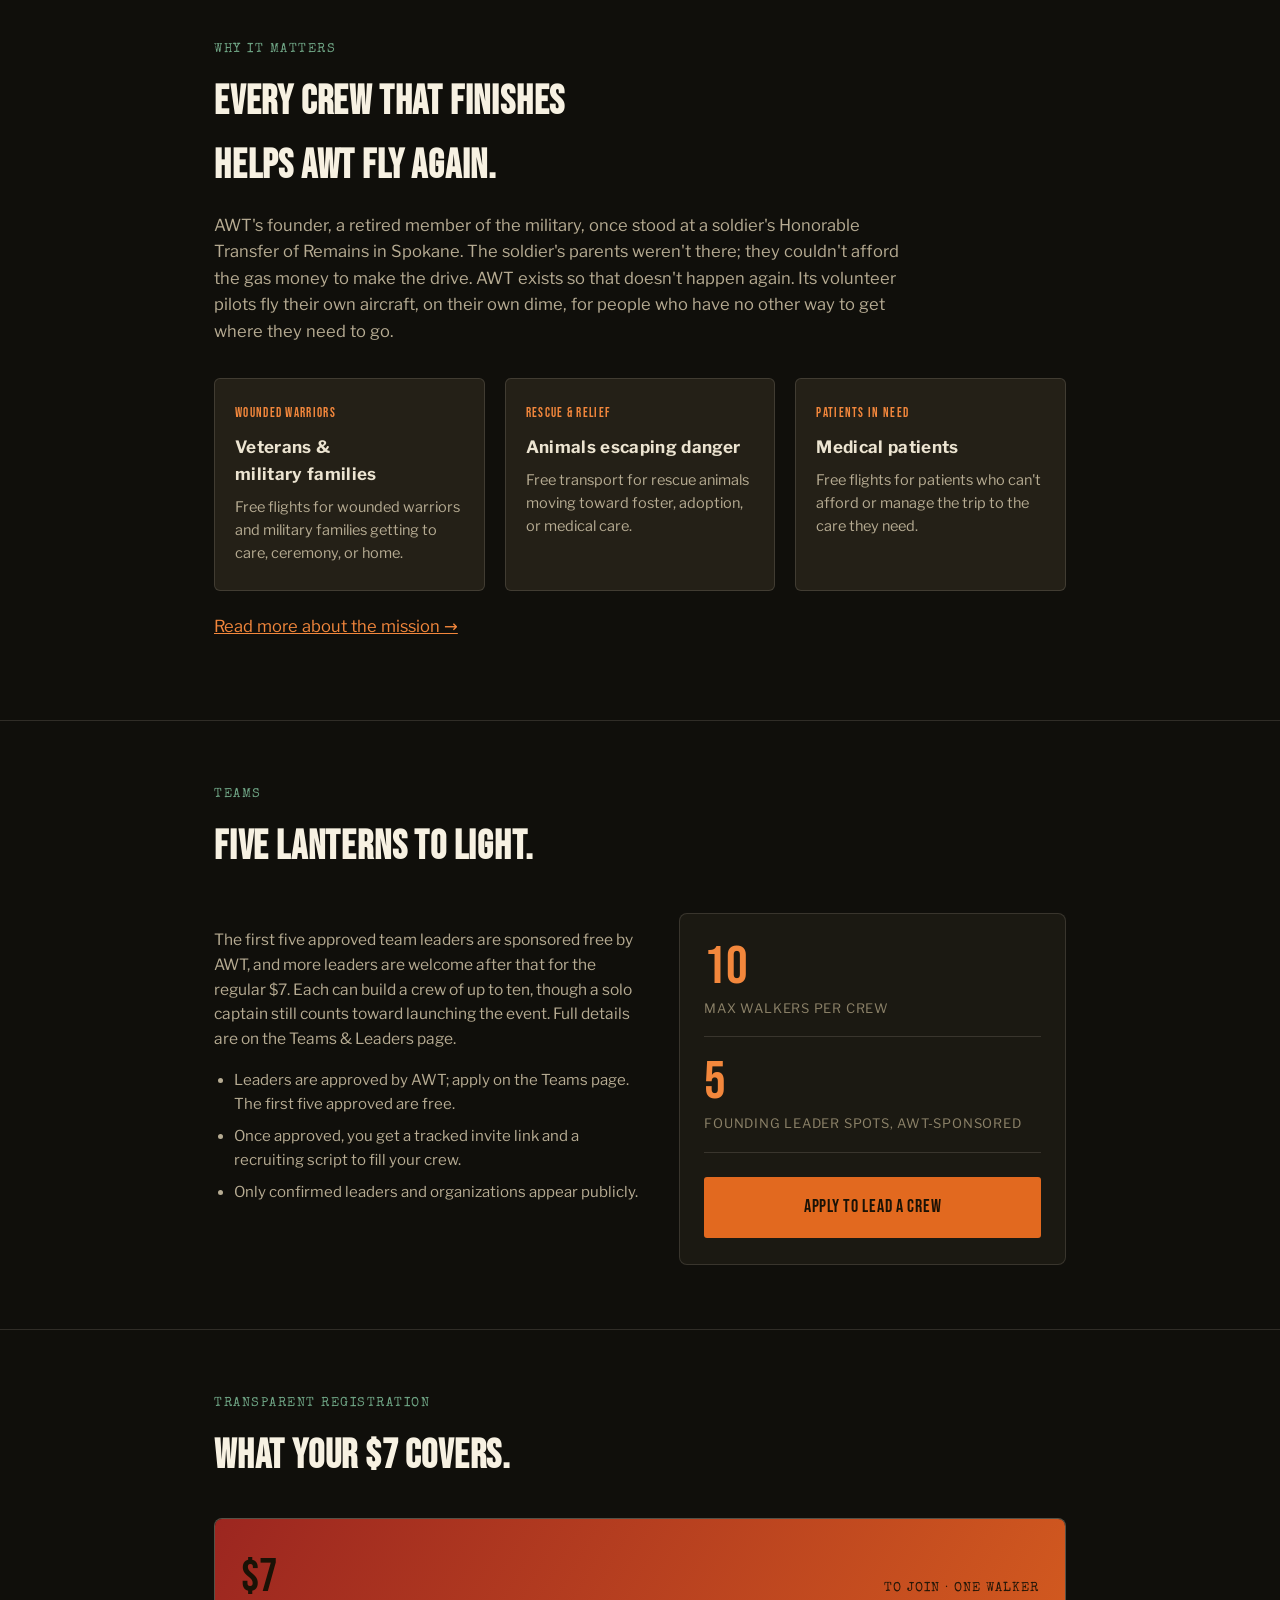
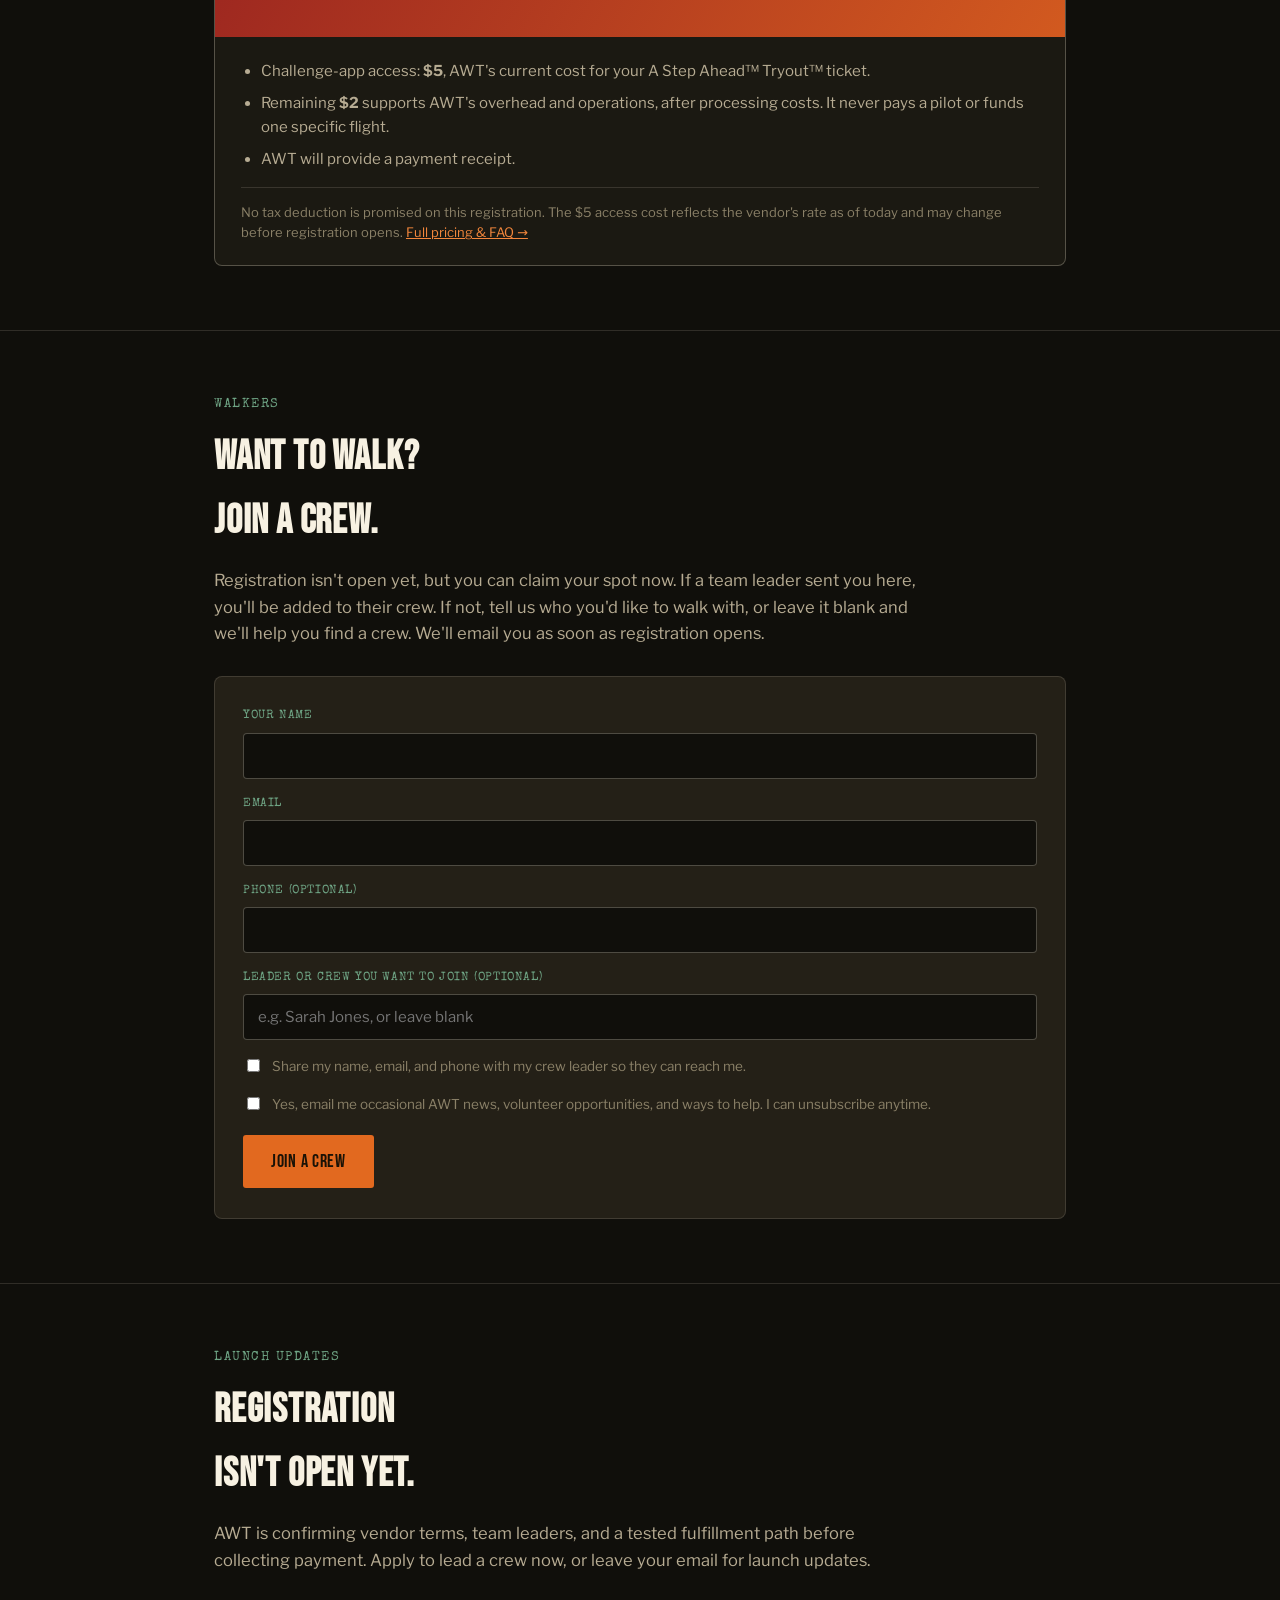
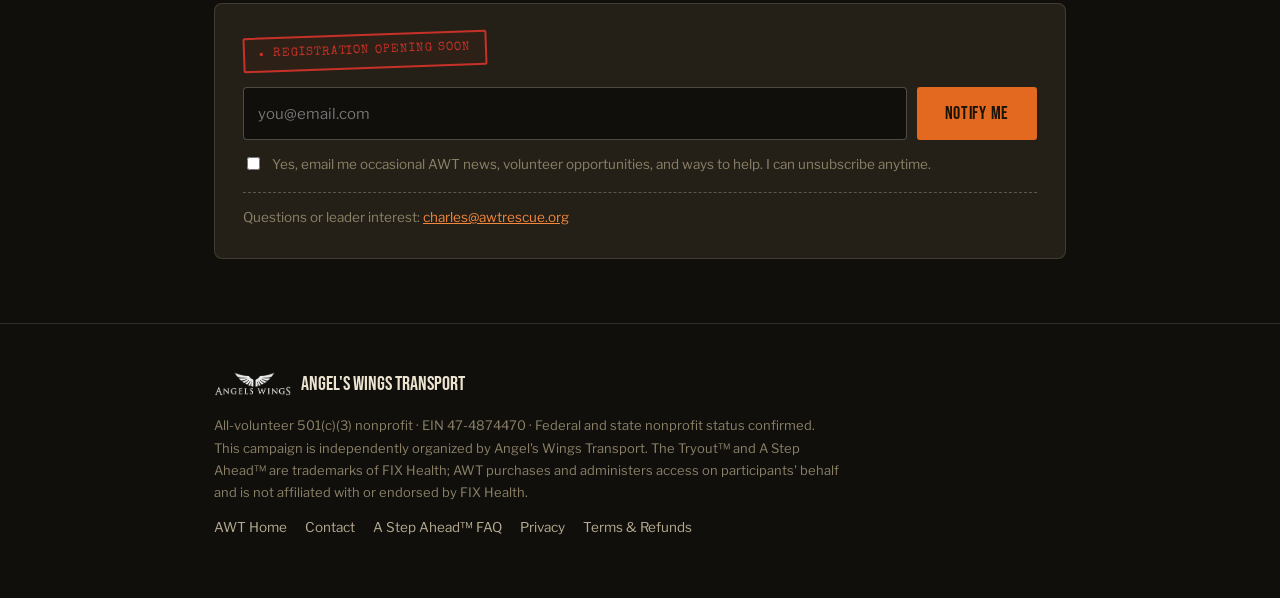
==== commit 35384f97: "Home: Join a crew form; first five approved leaders free, then $7" ====
--- a/index.html
+++ b/index.html
@@ -50,7 +50,7 @@
     <h2>Your steps are the mission.</h2>
     <p class="lede">This runs on the <strong>A Step Ahead™</strong> app, through a mission AWT built called <strong>The Tryout™</strong>. The premise: the zombie apocalypse has hit, and a crew of survivors is testing whether you've got what it takes to join the Vanguards. Your daily steps, tracked from your phone with no wearable required, move your crew through the story over two weeks.</p>
     <div class="steps">
-      <div class="step"><div class="n">01</div><h3>Choose a team</h3><p>Join an approved leader's crew, or apply to lead one while founding spots last.</p></div>
+      <div class="step"><div class="n">01</div><h3>Choose a team</h3><p>Join an approved leader's crew, or apply to lead one. The first five approved leaders are free.</p></div>
       <div class="step"><div class="n">02</div><h3>Register with AWT</h3><p>Pay AWT directly. Your $7 covers your app access and helps support AWT's costs, never a pilot or a specific flight.</p></div>
       <div class="step"><div class="n">03</div><h3>Get your code</h3><p>AWT sends your Tryout access code and setup steps by email.</p></div>
       <div class="step"><div class="n">04</div><h3>Walk the story</h3><p>Two weeks, Oct 17&ndash;31. Your crew's steps carry you through the mission together.</p></div>
@@ -79,9 +79,9 @@
     <h2>Five lanterns to light.</h2>
     <div class="teams-wrap">
       <div class="teams-copy">
-        <p>Five founding team-leader spots are sponsored free by AWT. Each can build a crew of up to ten, though a solo captain still counts toward launching the event. Full details are on the Teams &amp; Leaders page.</p>
+        <p>The first five approved team leaders are sponsored free by AWT, and more leaders are welcome after that for the regular $7. Each can build a crew of up to ten, though a solo captain still counts toward launching the event. Full details are on the Teams &amp; Leaders page.</p>
         <ul>
-          <li>Leader places are limited and approved by AWT; apply on the Teams page.</li>
+          <li>Leaders are approved by AWT; apply on the Teams page. The first five approved are free.</li>
           <li>Once approved, you get a tracked invite link and a recruiting script to fill your crew.</li>
           <li>Only confirmed leaders and organizations appear publicly.</li>
         </ul>
@@ -117,6 +117,32 @@
         <div class="price-fine">No tax deduction is promised on this registration. The $5 access cost reflects the vendor's rate as of today and may change before registration opens. <a href="pricing-faq.html">Full pricing &amp; FAQ →</a></div>
       </div>
     </div>
+  </div>
+</section>
+
+<section id="join-crew">
+  <div class="wrap">
+    <span class="section-label eyebrow">Walkers</span>
+    <h2>Want to walk? Join a crew.</h2>
+    <p class="lede">Registration isn't open yet, but you can claim your spot now. If a team leader sent you here, you'll be added to their crew. If not, tell us who you'd like to walk with, or leave it blank and we'll help you find a crew. We'll email you as soon as registration opens.</p>
+    <form class="form-card" data-lead-form="crew_interest">
+      <input type="text" name="hp" style="position:absolute;left:-9999px" tabindex="-1" autocomplete="off" aria-hidden="true">
+      <label for="jc-name">Your name</label>
+      <input type="text" id="jc-name" name="name" required>
+      <label for="jc-email">Email</label>
+      <input type="email" id="jc-email" name="email" required>
+      <label for="jc-phone">Phone (optional)</label>
+      <input type="text" id="jc-phone" name="phone" autocomplete="tel">
+      <label for="jc-crew">Leader or crew you want to join (optional)</label>
+      <input type="text" id="jc-crew" name="crew_preference" placeholder="e.g. Sarah Jones, or leave blank">
+      <div class="note crew-link-note" style="display:none">You're joining through a team leader's link, so you'll be added to their crew.</div>
+      <label class="consent"><input type="checkbox" name="share_with_leader"> Share my name, email, and phone with my crew leader so they can reach me.</label>
+      <label class="consent"><input type="checkbox" name="newsletter_consent"> Yes, email me occasional AWT news, volunteer opportunities, and ways to help. I can unsubscribe anytime.</label>
+      <div class="actions">
+        <button class="btn btn-primary" type="submit" data-label="Join a crew">Join a crew</button>
+      </div>
+      <div class="form-status" role="status"></div>
+    </form>
   </div>
 </section>
 
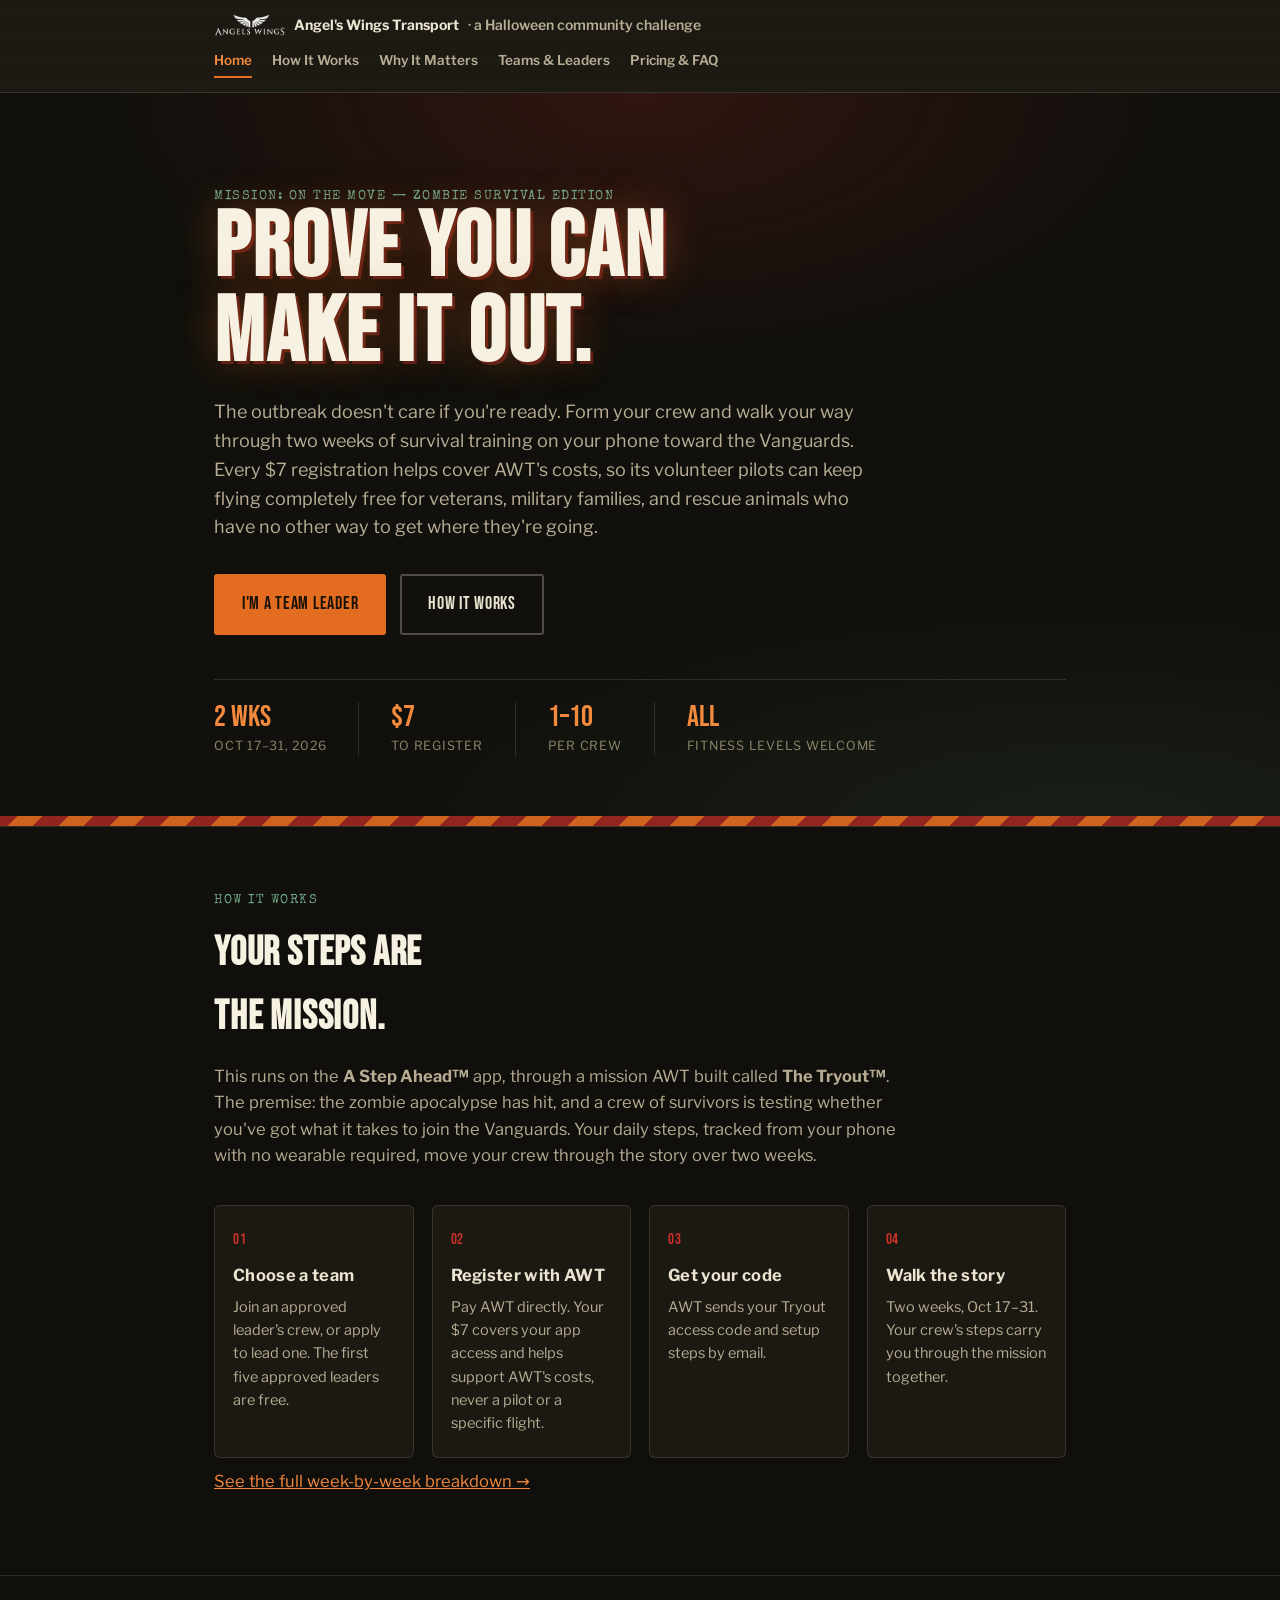
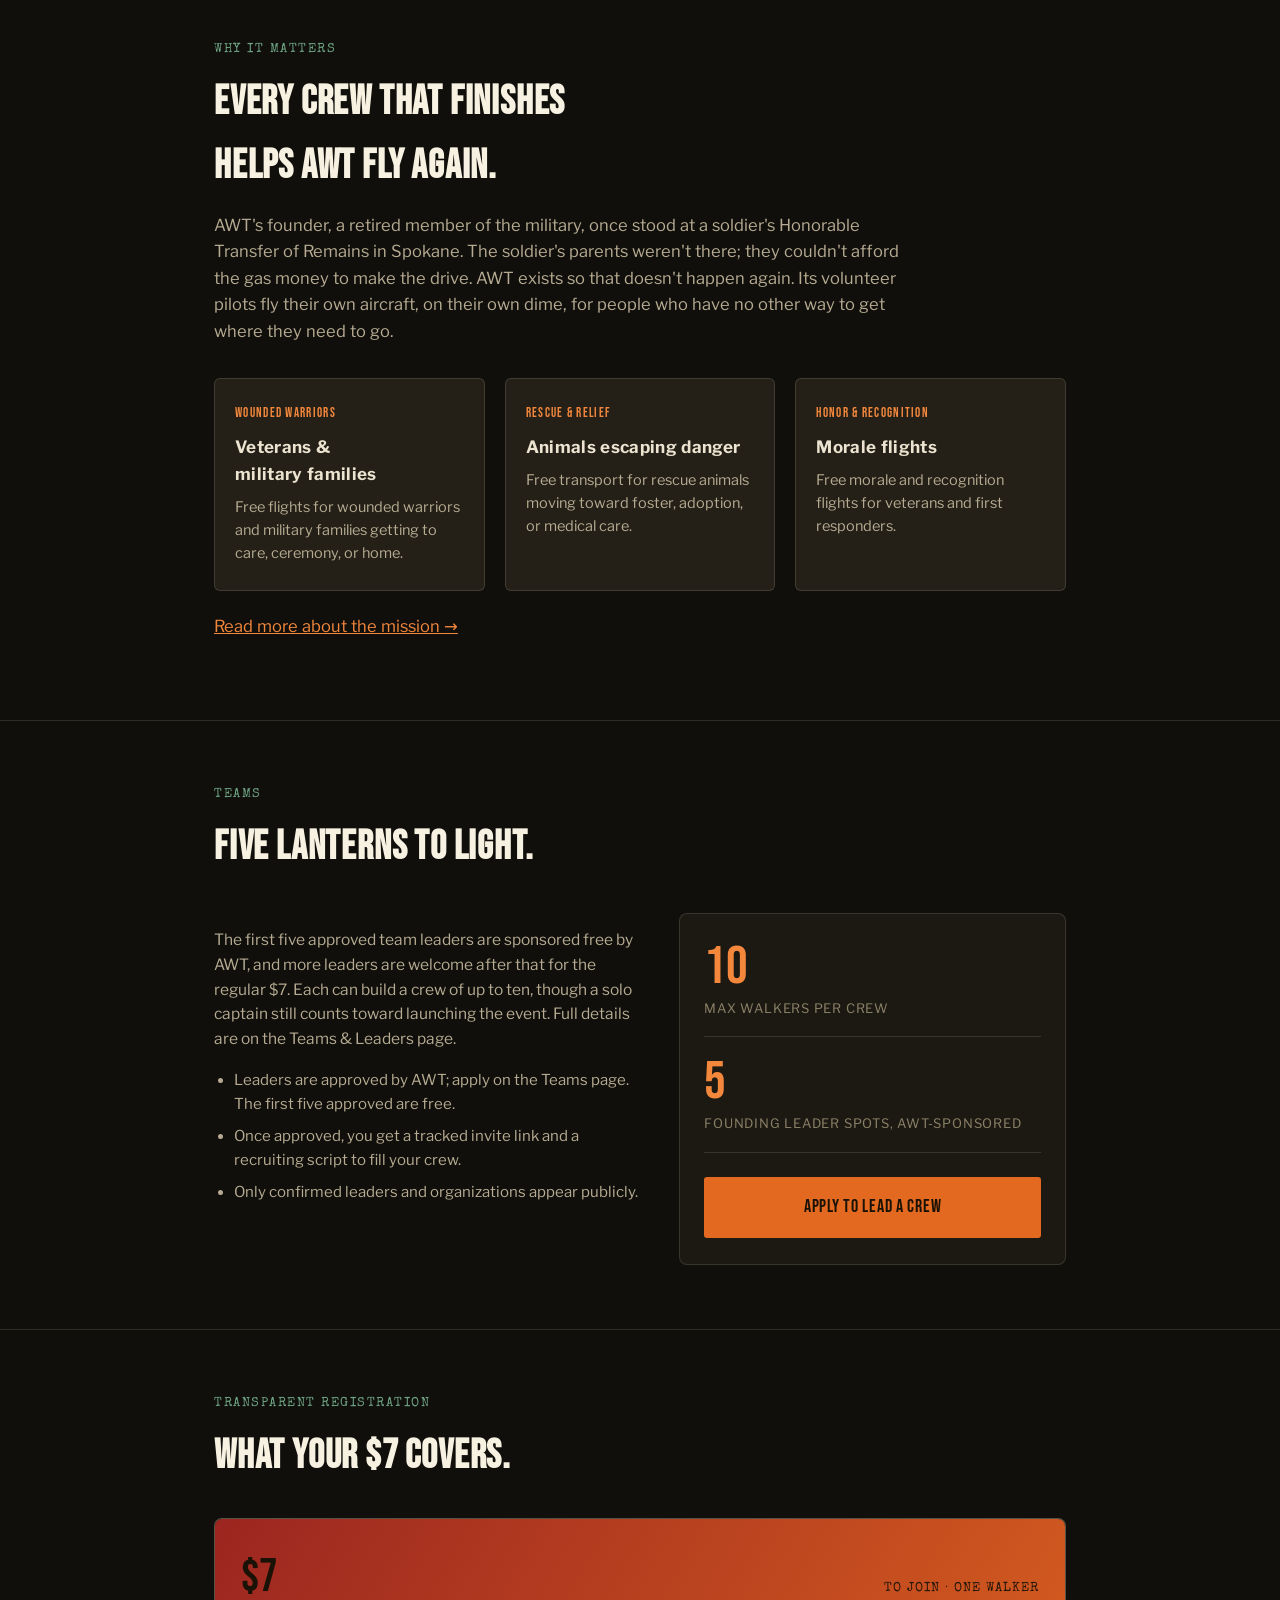
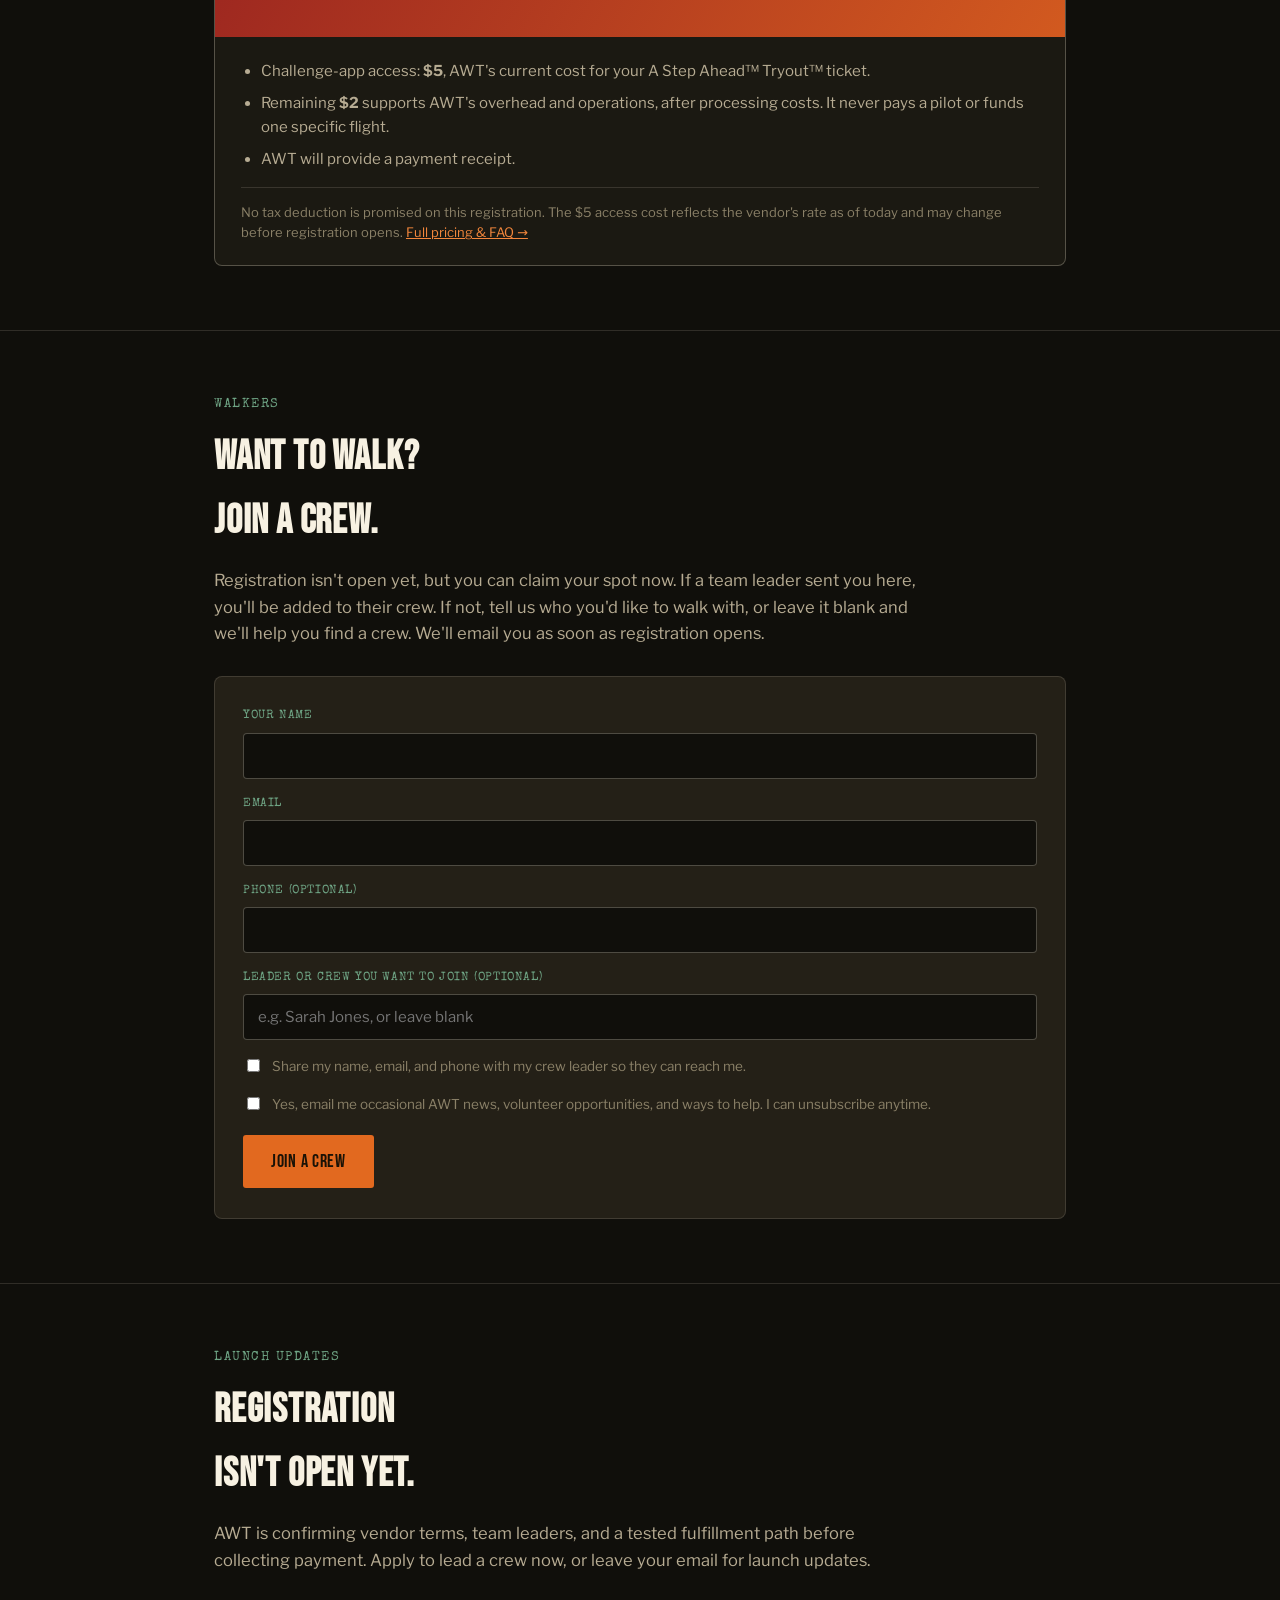
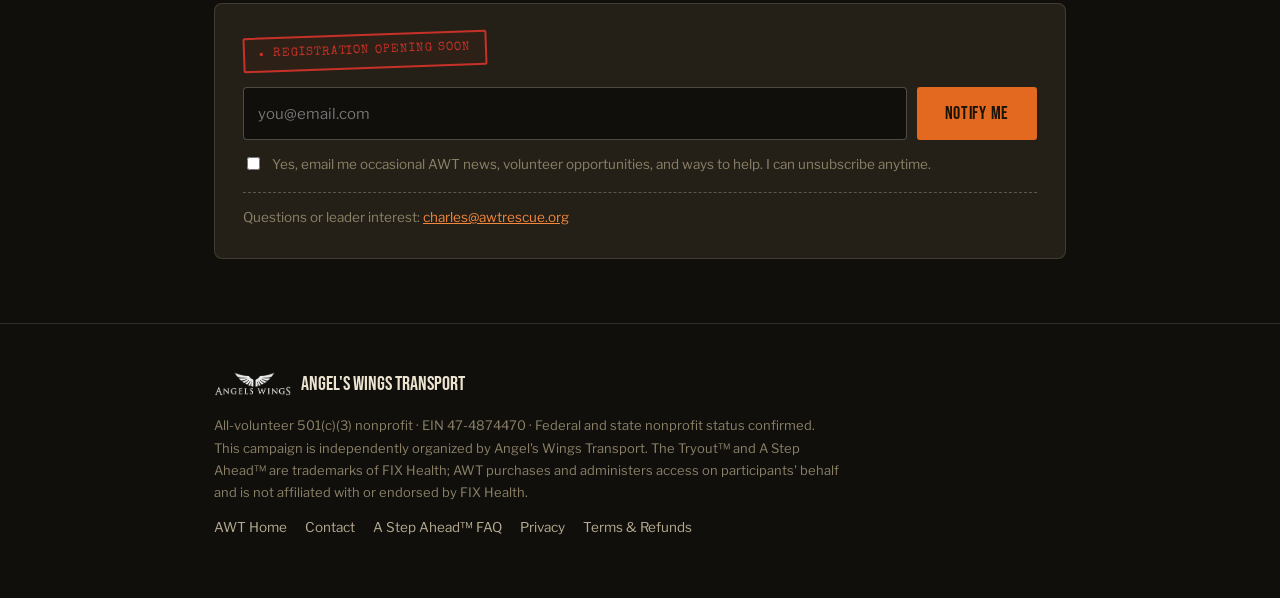
==== commit 9e59a14a: "Home: remove medical patients while those flights are paused" ====
--- a/index.html
+++ b/index.html
@@ -4,7 +4,7 @@
 <meta charset="UTF-8">
 <meta name="viewport" content="width=device-width, initial-scale=1">
 <title>Mission: On The Move | Angel's Wings Transport</title>
-<meta name="description" content="A two-week zombie-survival walking challenge for Angel's Wings Transport. Form a team, prove you can make it out, and help keep free flights in the air for veterans, rescue animals, and medical patients.">
+<meta name="description" content="A two-week zombie-survival walking challenge for Angel's Wings Transport. Form a team, prove you can make it out, and help keep free flights in the air for veterans, military families, and rescue animals.">
 <link rel="preconnect" href="https://fonts.googleapis.com">
 <link rel="preconnect" href="https://fonts.gstatic.com" crossorigin>
 <link href="https://fonts.googleapis.com/css2?family=Bebas+Neue&family=Special+Elite&family=Libre+Franklin:ital,wght@0,400;0,500;0,600;0,700;0,800;1,400&display=swap" rel="stylesheet">
@@ -30,7 +30,7 @@
   <div class="wrap">
     <span class="eyebrow">Mission: On The Move — Zombie Survival Edition</span>
     <h1>Prove you can<br>make it out.</h1>
-    <p class="sub">The outbreak doesn't care if you're ready. Form your crew and walk your way through two weeks of survival training on your phone toward the Vanguards. Every $7 registration helps cover AWT's costs, so its volunteer pilots can keep flying completely free for veterans, rescue animals, and medical patients who have no other way to get where they're going.</p>
+    <p class="sub">The outbreak doesn't care if you're ready. Form your crew and walk your way through two weeks of survival training on your phone toward the Vanguards. Every $7 registration helps cover AWT's costs, so its volunteer pilots can keep flying completely free for veterans, military families, and rescue animals who have no other way to get where they're going.</p>
     <div class="ctas">
       <a class="btn btn-primary" href="teams.html#apply">I'm a team leader</a>
       <a class="btn btn-ghost" href="how-it-works.html">How it works</a>
@@ -67,7 +67,7 @@
     <div class="mission-grid">
       <div class="mission-card"><div class="glyph">Wounded warriors</div><h3>Veterans &amp; military families</h3><p>Free flights for wounded warriors and military families getting to care, ceremony, or home.</p></div>
       <div class="mission-card"><div class="glyph">Rescue &amp; relief</div><h3>Animals escaping danger</h3><p>Free transport for rescue animals moving toward foster, adoption, or medical care.</p></div>
-      <div class="mission-card"><div class="glyph">Patients in need</div><h3>Medical patients</h3><p>Free flights for patients who can't afford or manage the trip to the care they need.</p></div>
+      <div class="mission-card"><div class="glyph">Honor &amp; recognition</div><h3>Morale flights</h3><p>Free morale and recognition flights for veterans and first responders.</p></div>
     </div>
     <p class="lede" style="margin-top:22px"><a href="mission.html">Read more about the mission →</a></p>
   </div>
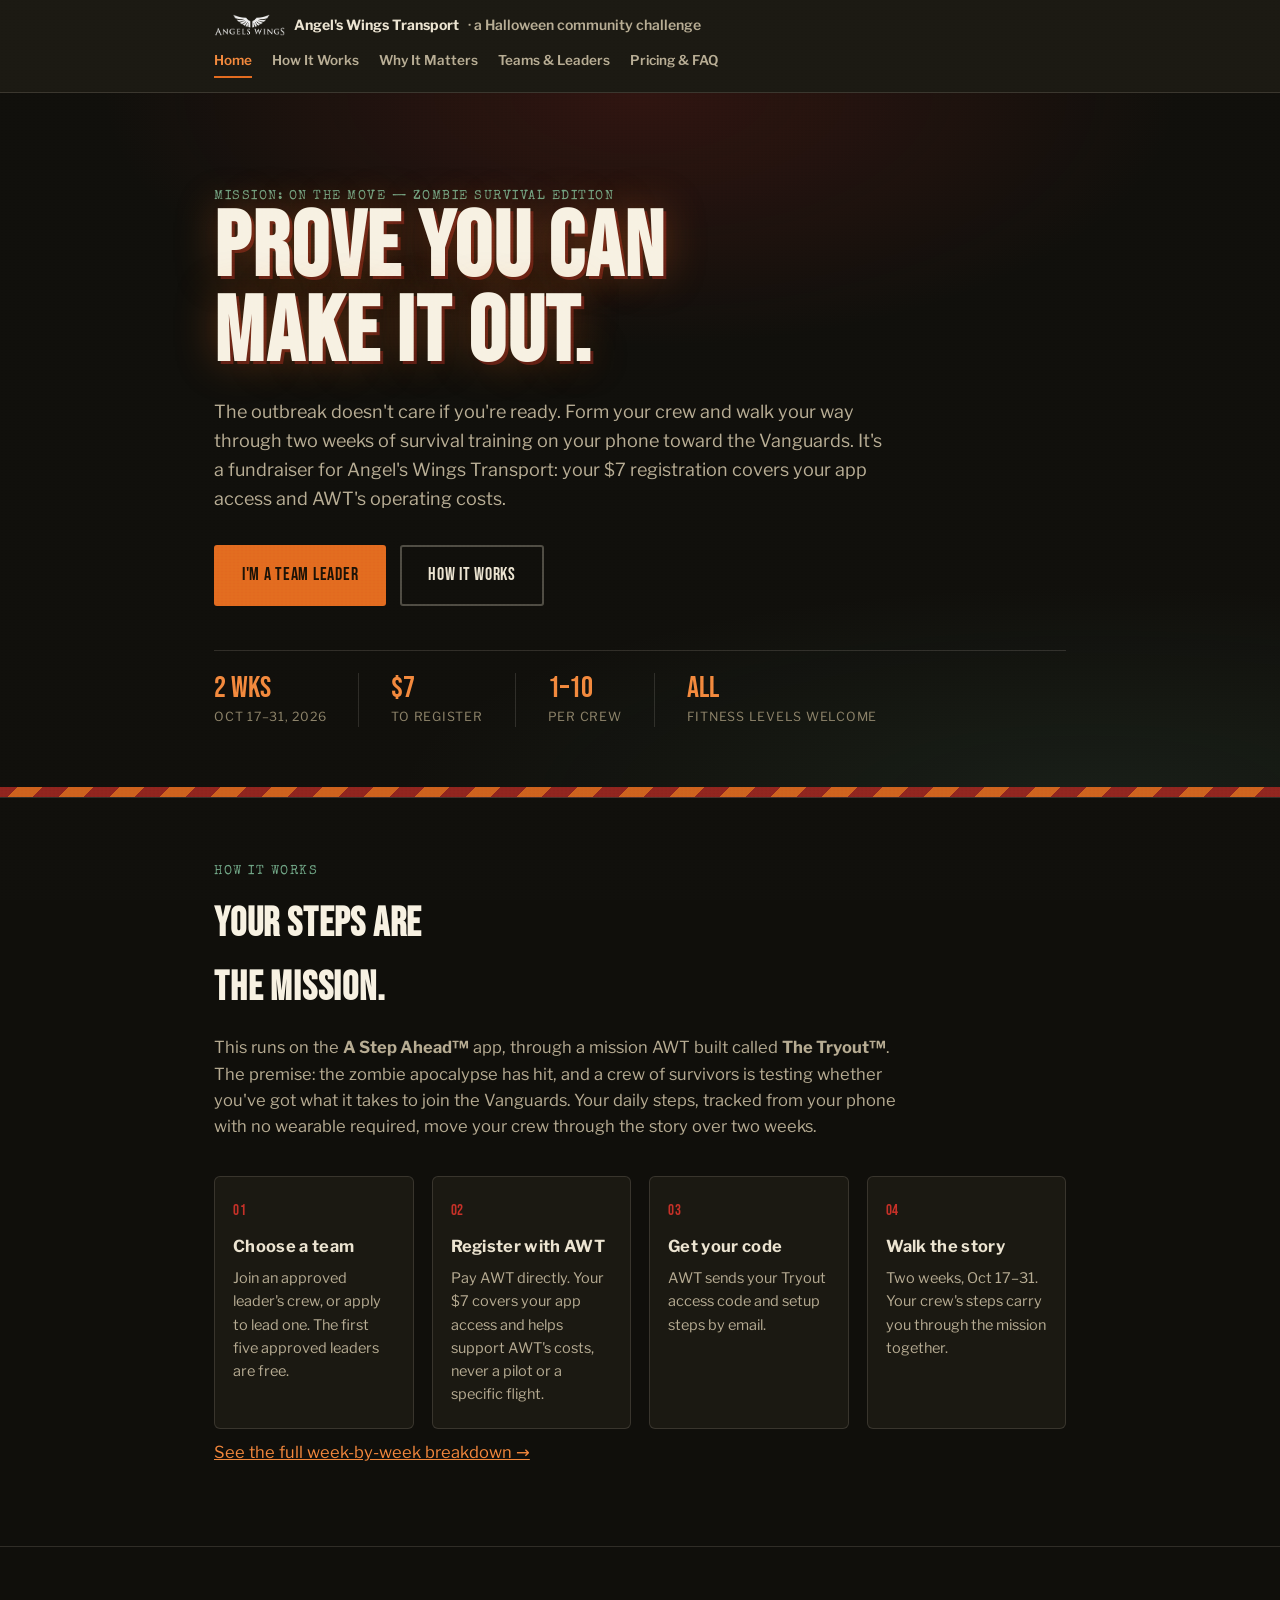
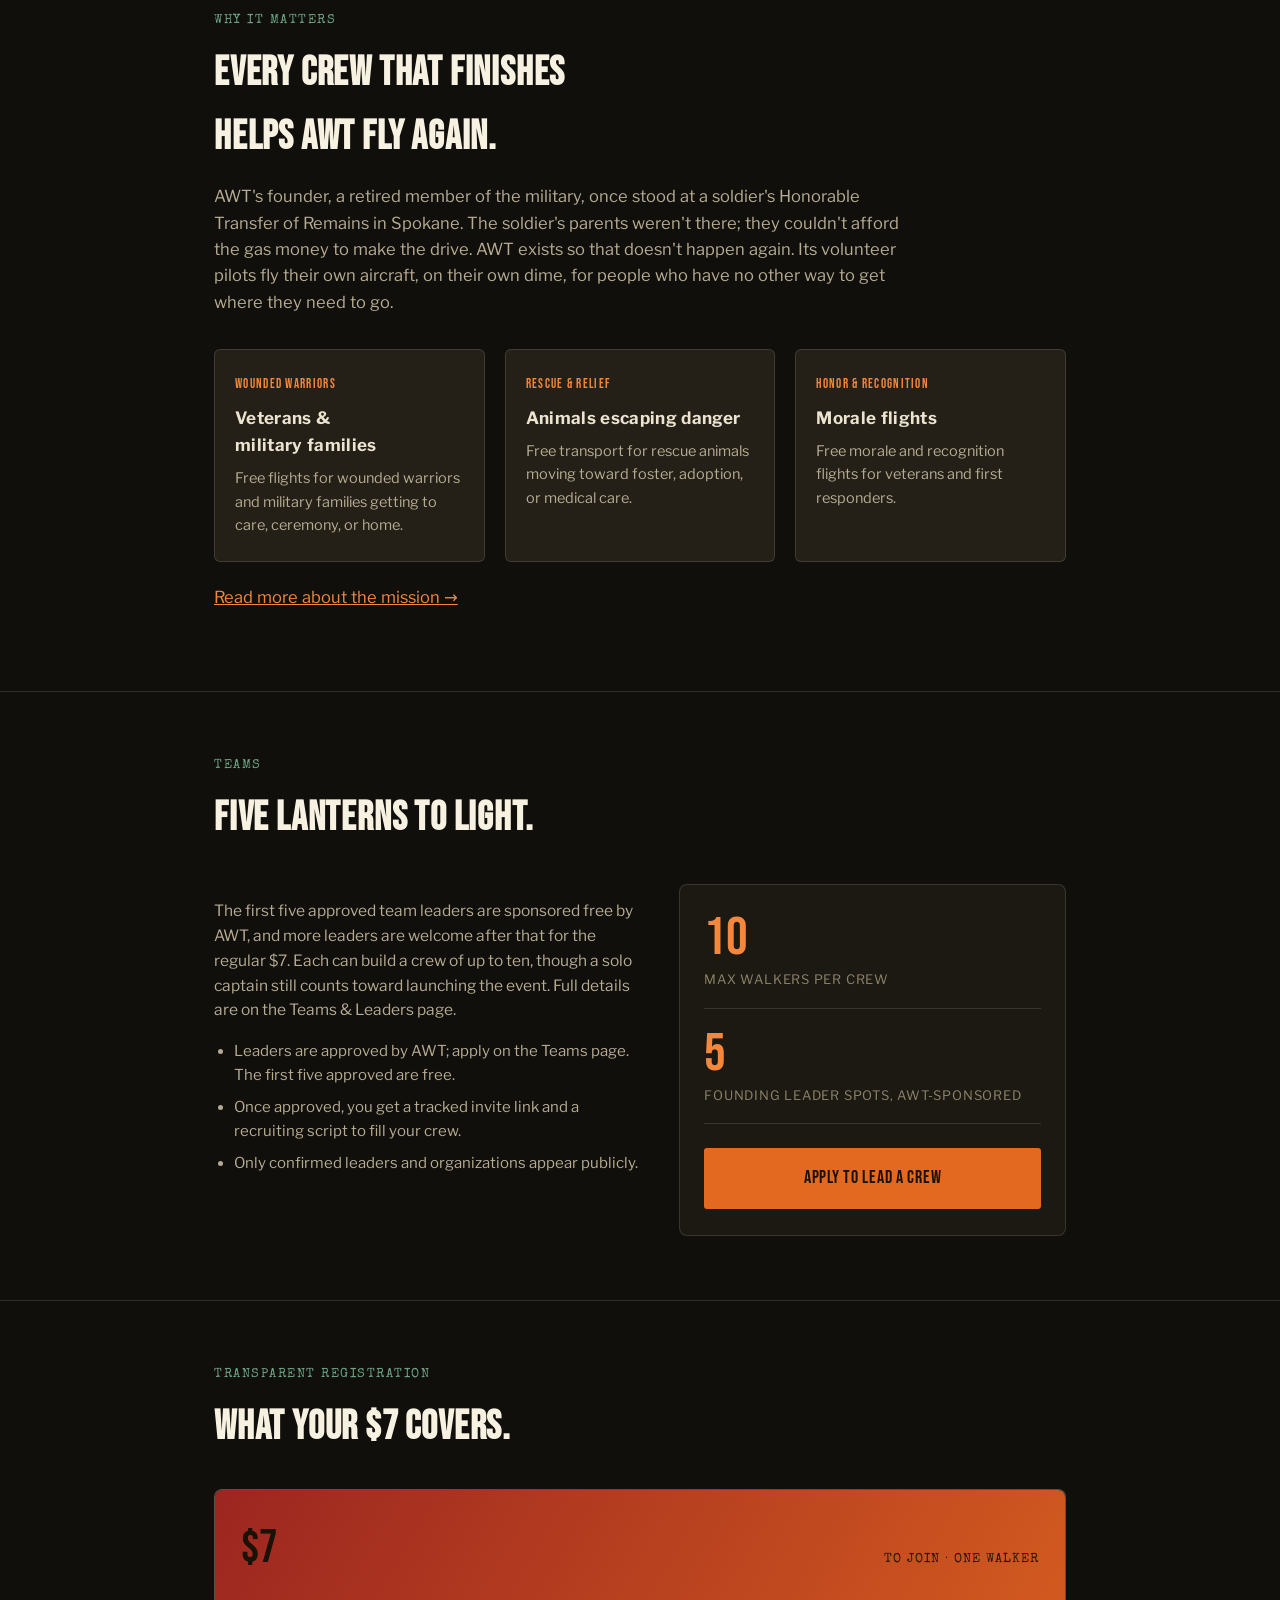
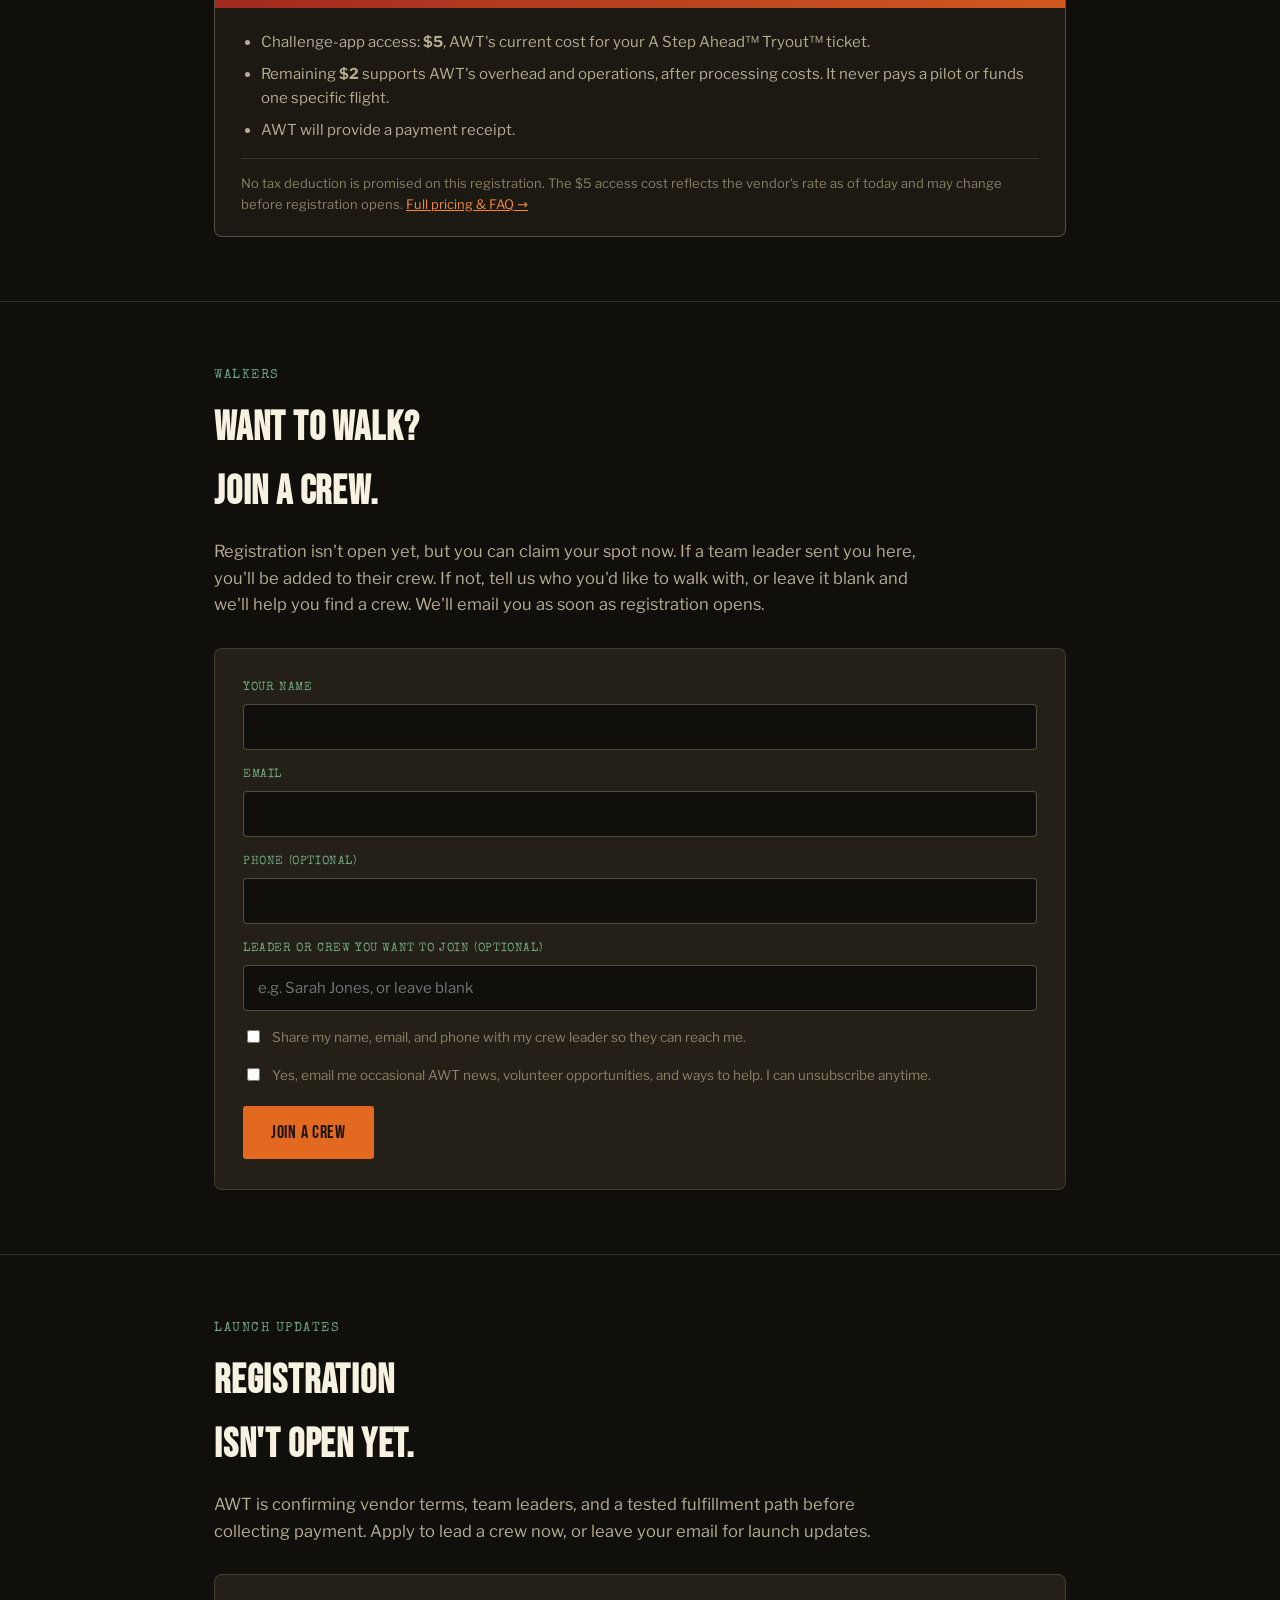
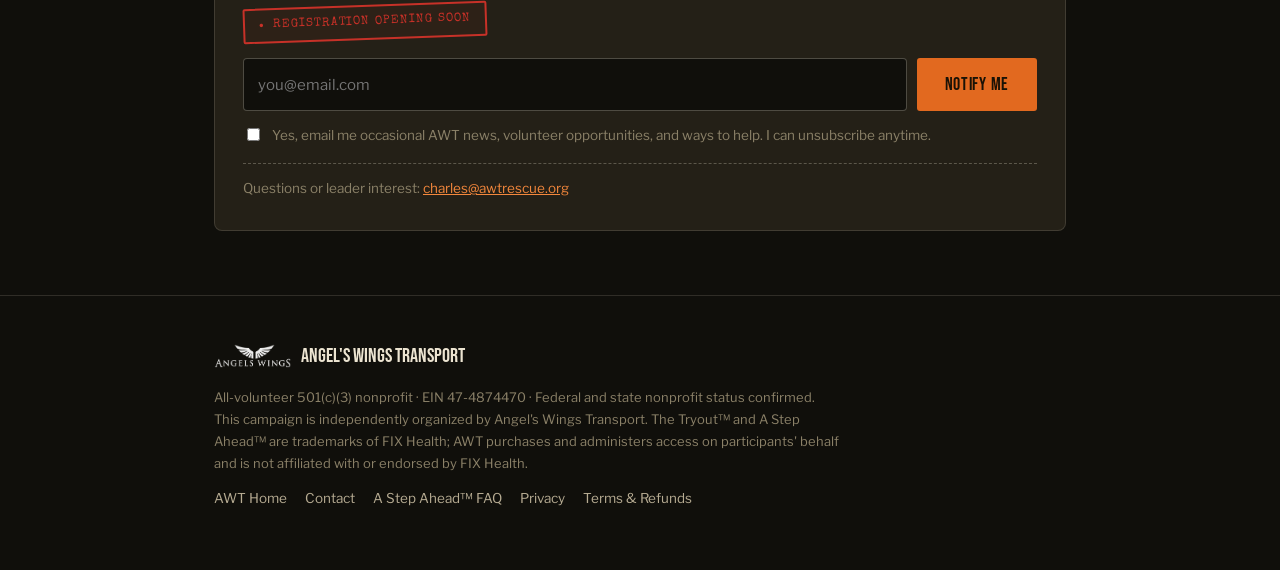
==== commit f7e43ea8: "Home: $7 covers app access and operating costs" ====
--- a/index.html
+++ b/index.html
@@ -4,7 +4,7 @@
 <meta charset="UTF-8">
 <meta name="viewport" content="width=device-width, initial-scale=1">
 <title>Mission: On The Move | Angel's Wings Transport</title>
-<meta name="description" content="A two-week zombie-survival walking challenge for Angel's Wings Transport. Form a team, prove you can make it out, and help keep free flights in the air for veterans, military families, and rescue animals.">
+<meta name="description" content="A two-week zombie-survival walking challenge and fundraiser for Angel's Wings Transport. Form a crew, walk from your phone, and prove you can make it out.">
 <link rel="preconnect" href="https://fonts.googleapis.com">
 <link rel="preconnect" href="https://fonts.gstatic.com" crossorigin>
 <link href="https://fonts.googleapis.com/css2?family=Bebas+Neue&family=Special+Elite&family=Libre+Franklin:ital,wght@0,400;0,500;0,600;0,700;0,800;1,400&display=swap" rel="stylesheet">
@@ -30,7 +30,7 @@
   <div class="wrap">
     <span class="eyebrow">Mission: On The Move — Zombie Survival Edition</span>
     <h1>Prove you can<br>make it out.</h1>
-    <p class="sub">The outbreak doesn't care if you're ready. Form your crew and walk your way through two weeks of survival training on your phone toward the Vanguards. Every $7 registration helps cover AWT's costs, so its volunteer pilots can keep flying completely free for veterans, military families, and rescue animals who have no other way to get where they're going.</p>
+    <p class="sub">The outbreak doesn't care if you're ready. Form your crew and walk your way through two weeks of survival training on your phone toward the Vanguards. It's a fundraiser for Angel's Wings Transport: your $7 registration covers your app access and AWT's operating costs.</p>
     <div class="ctas">
       <a class="btn btn-primary" href="teams.html#apply">I'm a team leader</a>
       <a class="btn btn-ghost" href="how-it-works.html">How it works</a>
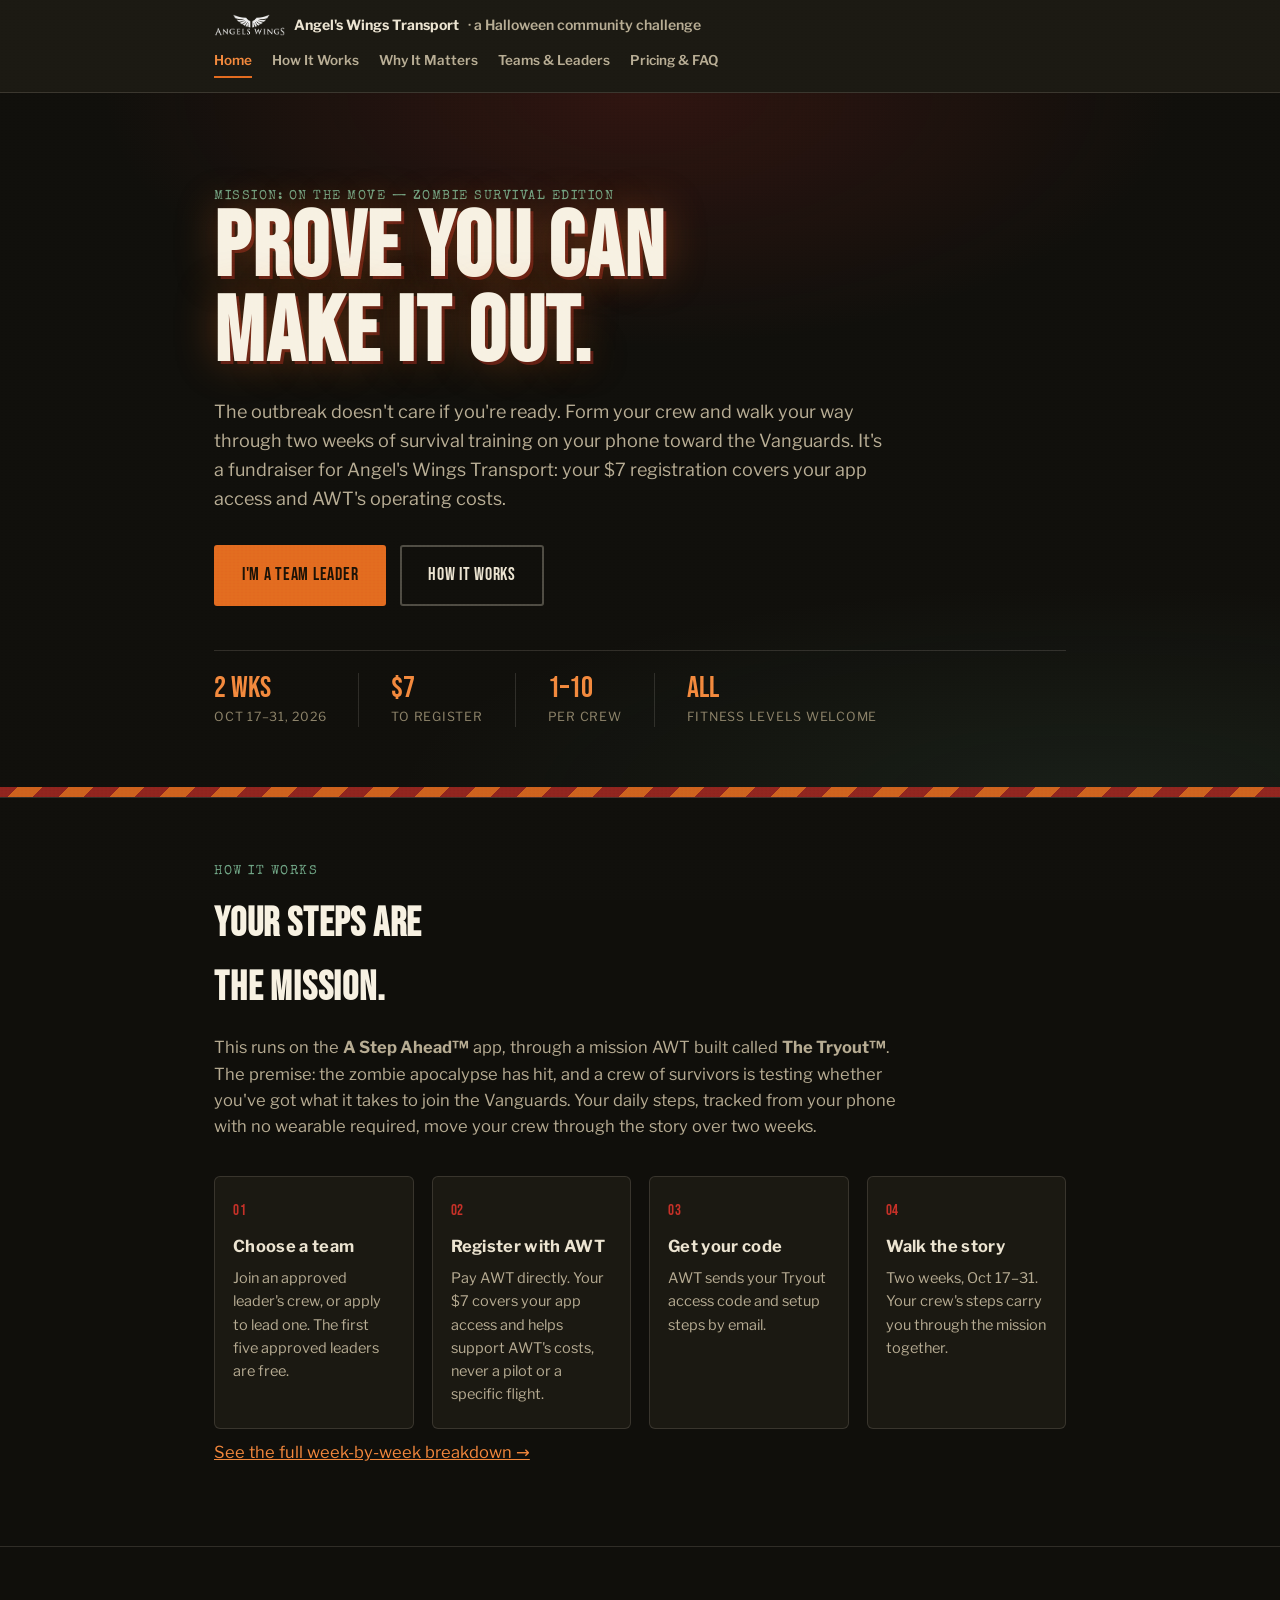
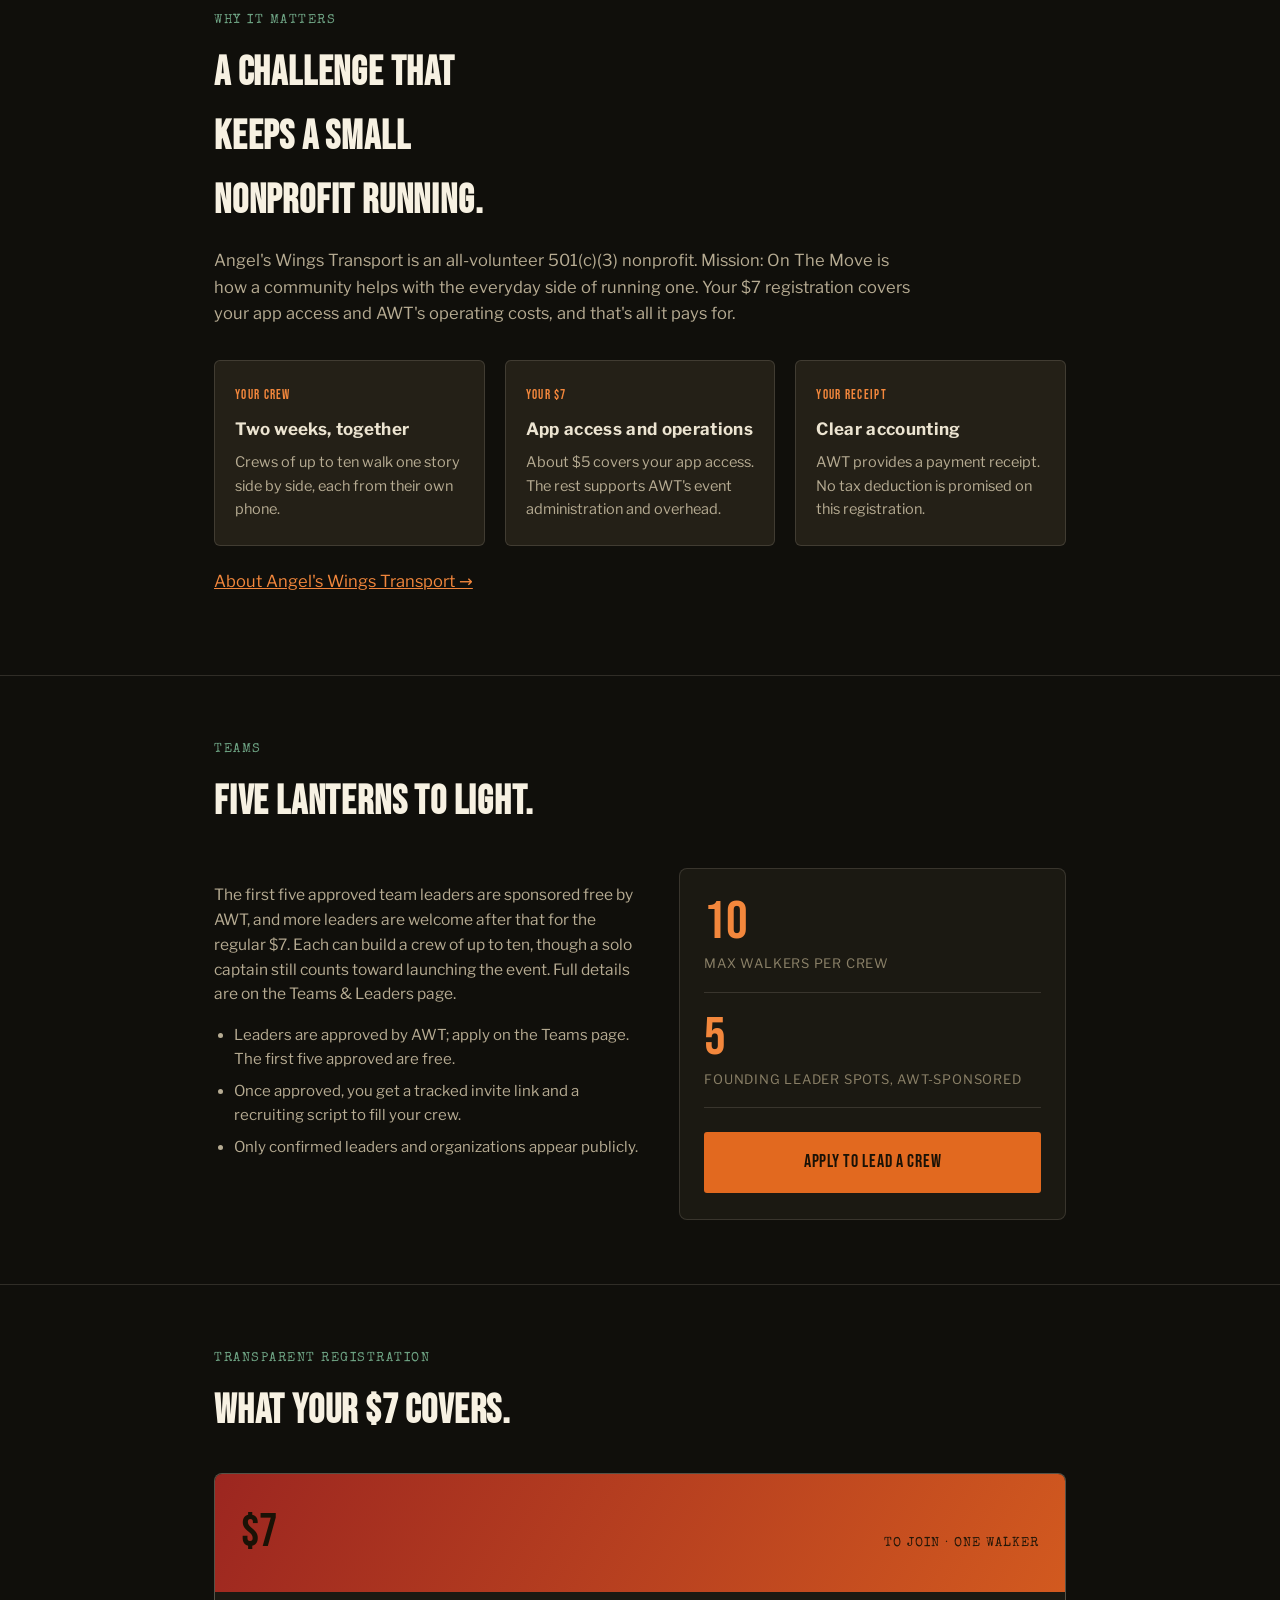
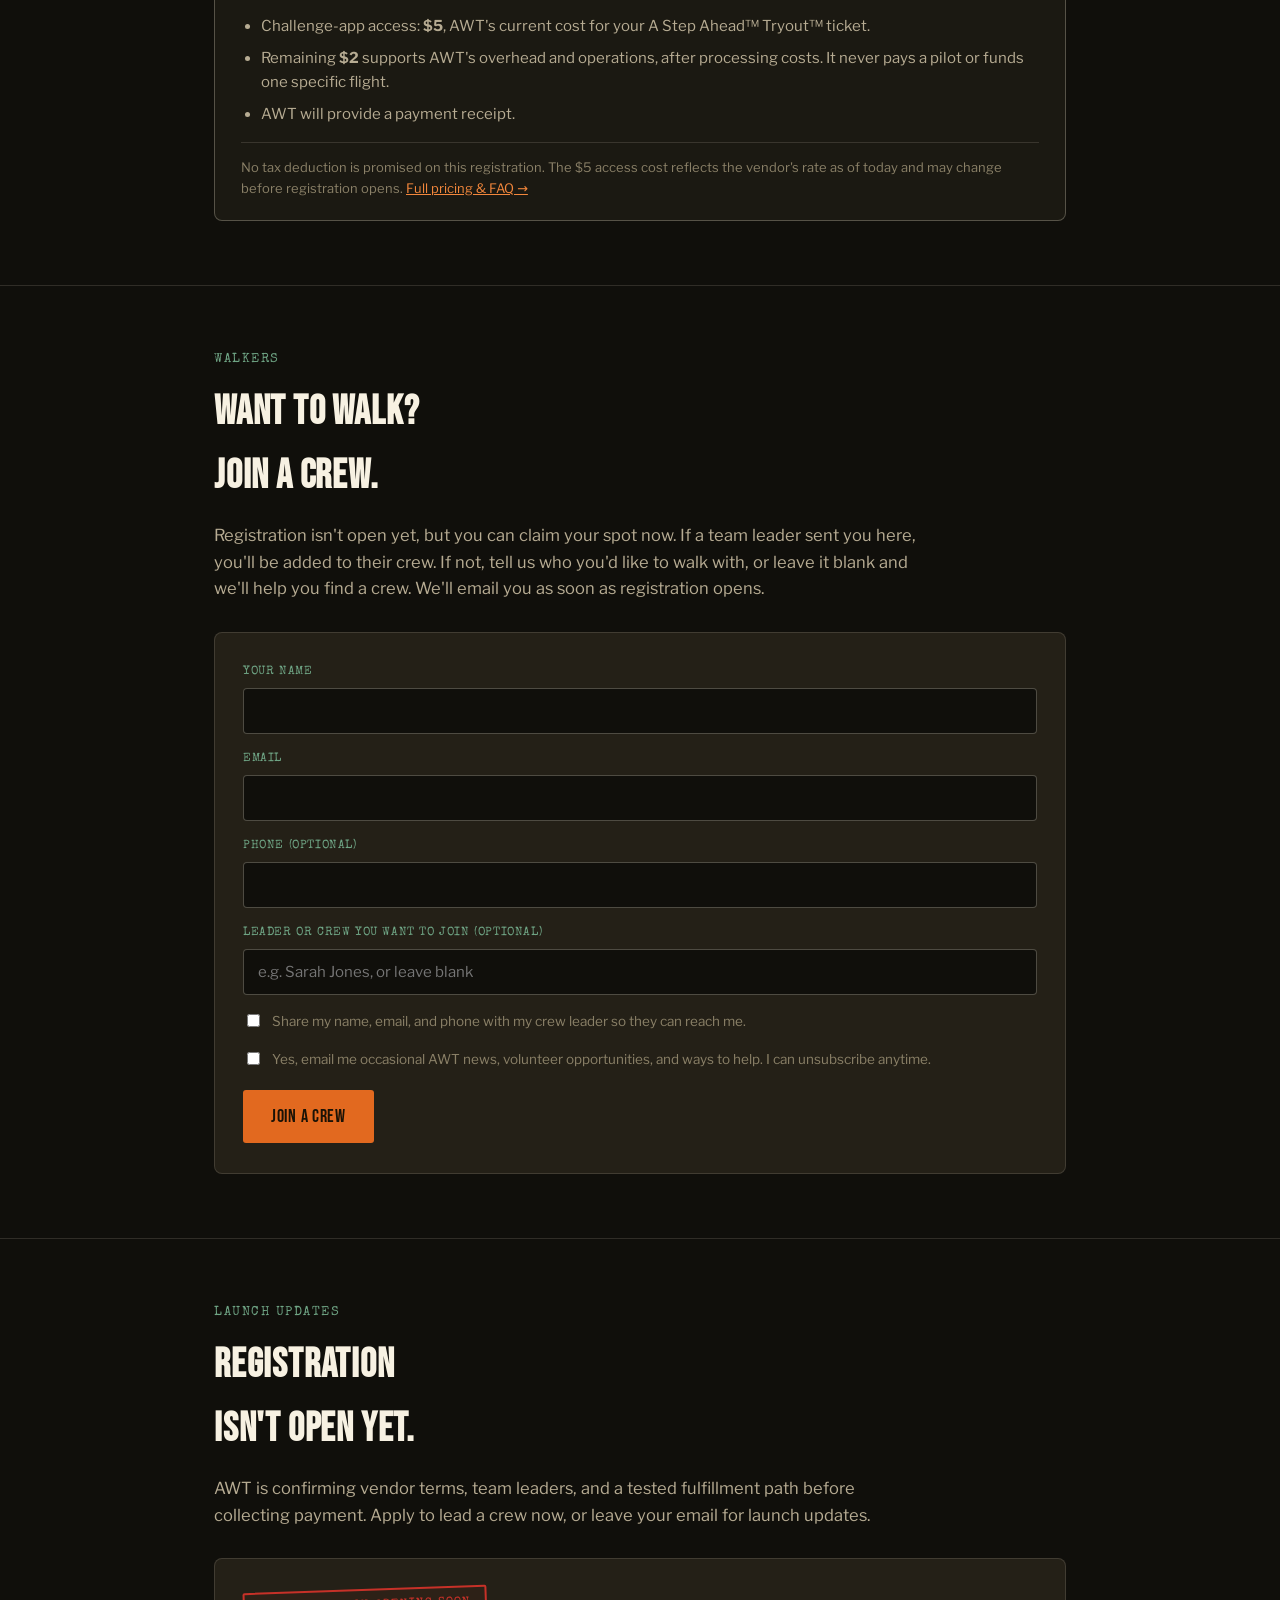
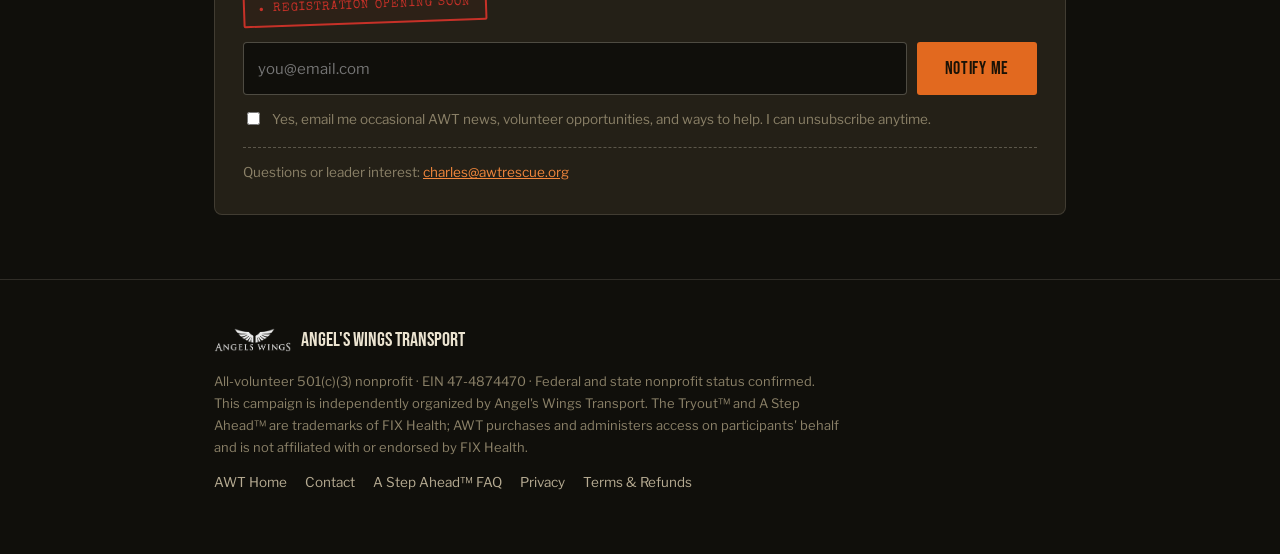
==== commit 59f26189: "Home: Why it matters no longer ties registration to flights" ====
--- a/index.html
+++ b/index.html
@@ -62,14 +62,14 @@
 <section id="mission">
   <div class="wrap">
     <span class="section-label eyebrow">Why it matters</span>
-    <h2>Every crew that finishes helps AWT fly again.</h2>
-    <p class="lede">AWT's founder, a retired member of the military, once stood at a soldier's Honorable Transfer of Remains in Spokane. The soldier's parents weren't there; they couldn't afford the gas money to make the drive. AWT exists so that doesn't happen again. Its volunteer pilots fly their own aircraft, on their own dime, for people who have no other way to get where they need to go.</p>
+    <h2>A challenge that keeps a small nonprofit running.</h2>
+    <p class="lede">Angel's Wings Transport is an all-volunteer 501(c)(3) nonprofit. Mission: On The Move is how a community helps with the everyday side of running one. Your $7 registration covers your app access and AWT's operating costs, and that's all it pays for.</p>
     <div class="mission-grid">
-      <div class="mission-card"><div class="glyph">Wounded warriors</div><h3>Veterans &amp; military families</h3><p>Free flights for wounded warriors and military families getting to care, ceremony, or home.</p></div>
-      <div class="mission-card"><div class="glyph">Rescue &amp; relief</div><h3>Animals escaping danger</h3><p>Free transport for rescue animals moving toward foster, adoption, or medical care.</p></div>
-      <div class="mission-card"><div class="glyph">Honor &amp; recognition</div><h3>Morale flights</h3><p>Free morale and recognition flights for veterans and first responders.</p></div>
+      <div class="mission-card"><div class="glyph">Your crew</div><h3>Two weeks, together</h3><p>Crews of up to ten walk one story side by side, each from their own phone.</p></div>
+      <div class="mission-card"><div class="glyph">Your $7</div><h3>App access and operations</h3><p>About $5 covers your app access. The rest supports AWT's event administration and overhead.</p></div>
+      <div class="mission-card"><div class="glyph">Your receipt</div><h3>Clear accounting</h3><p>AWT provides a payment receipt. No tax deduction is promised on this registration.</p></div>
     </div>
-    <p class="lede" style="margin-top:22px"><a href="mission.html">Read more about the mission →</a></p>
+    <p class="lede" style="margin-top:22px"><a href="mission.html">About Angel's Wings Transport →</a></p>
   </div>
 </section>
 
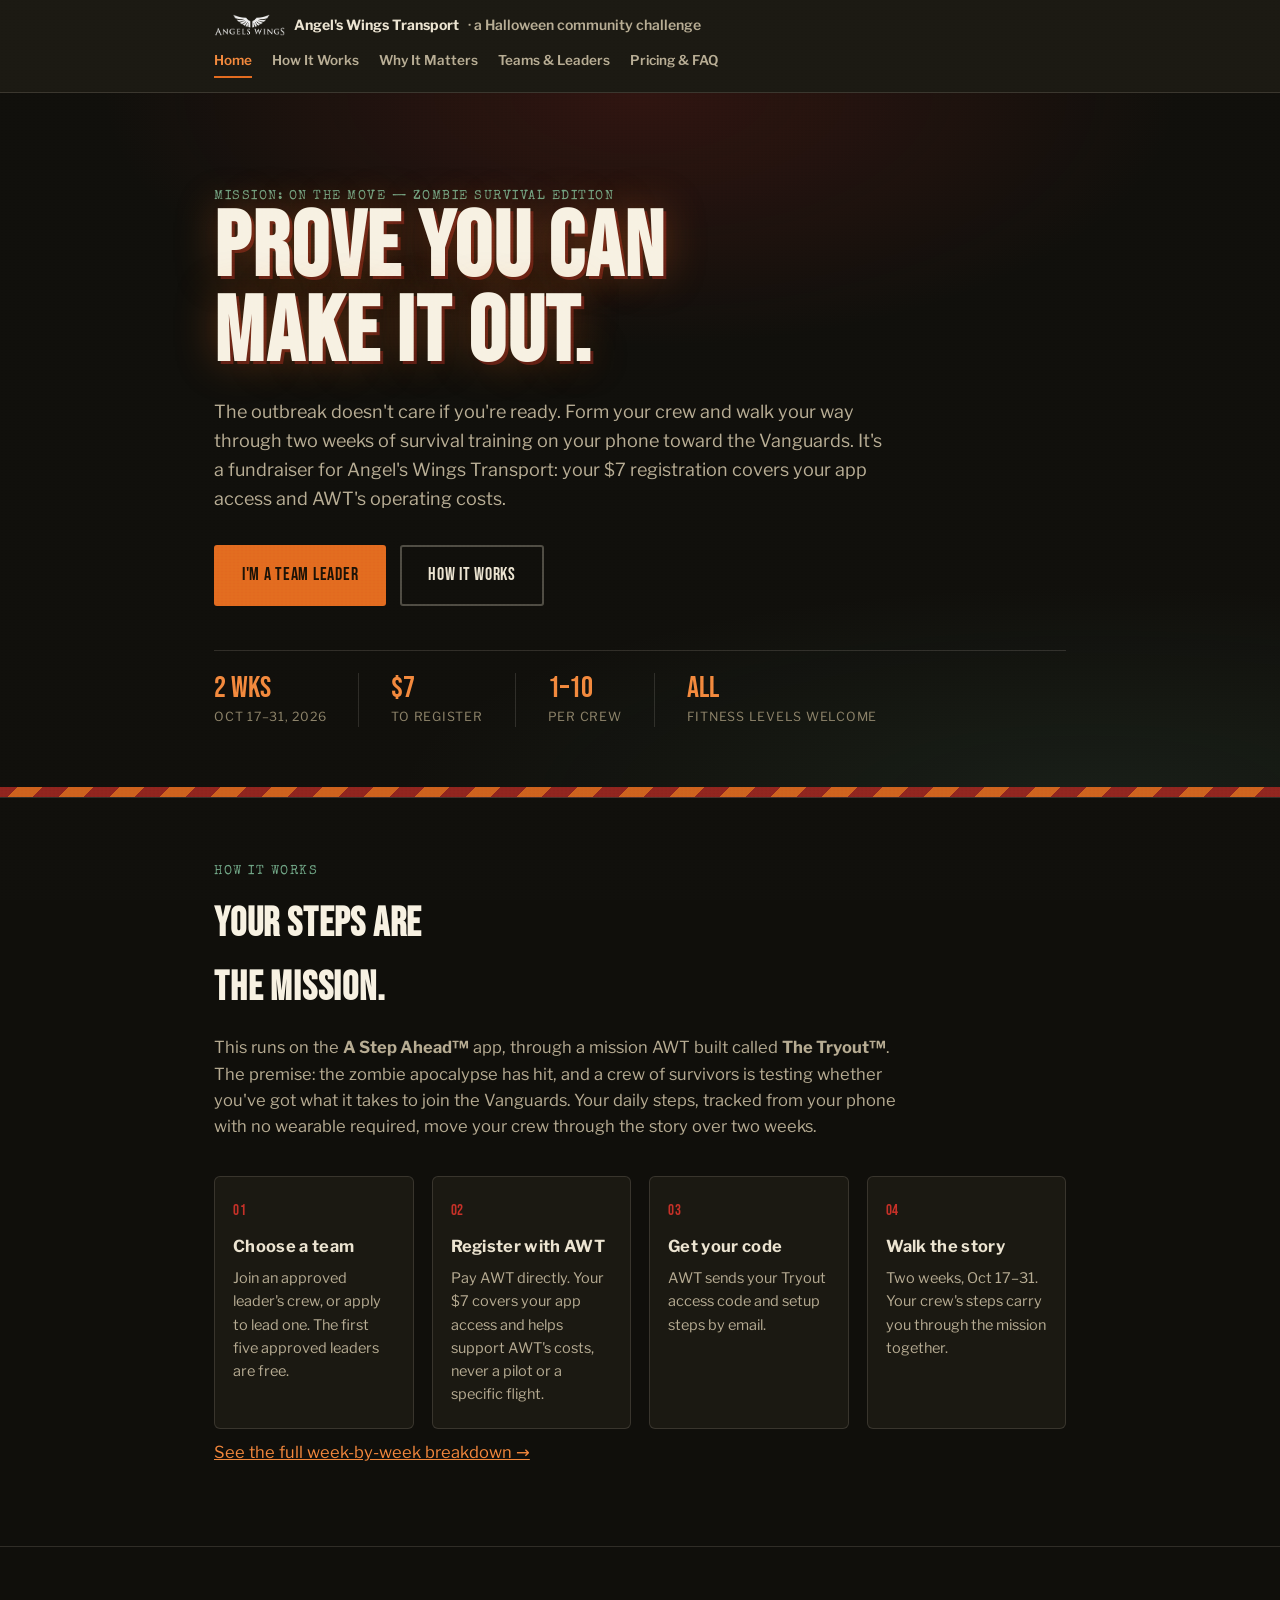
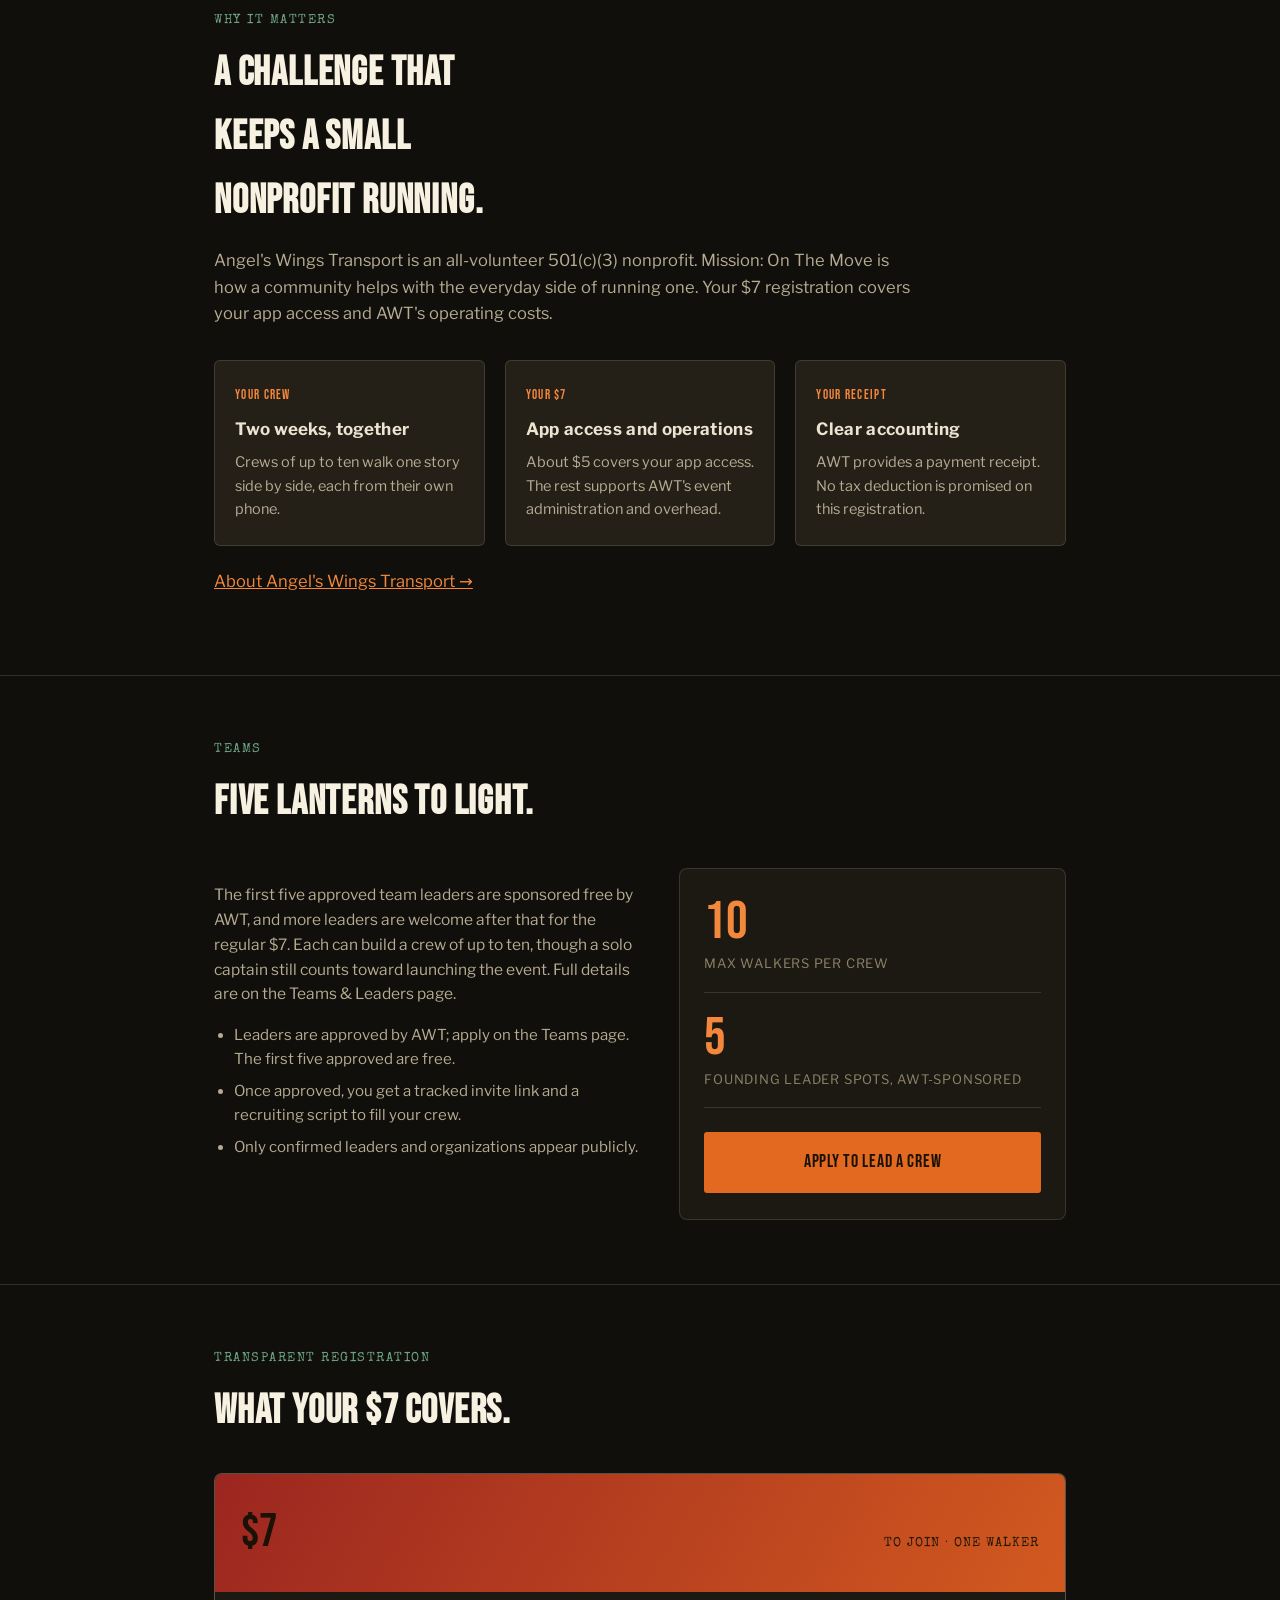
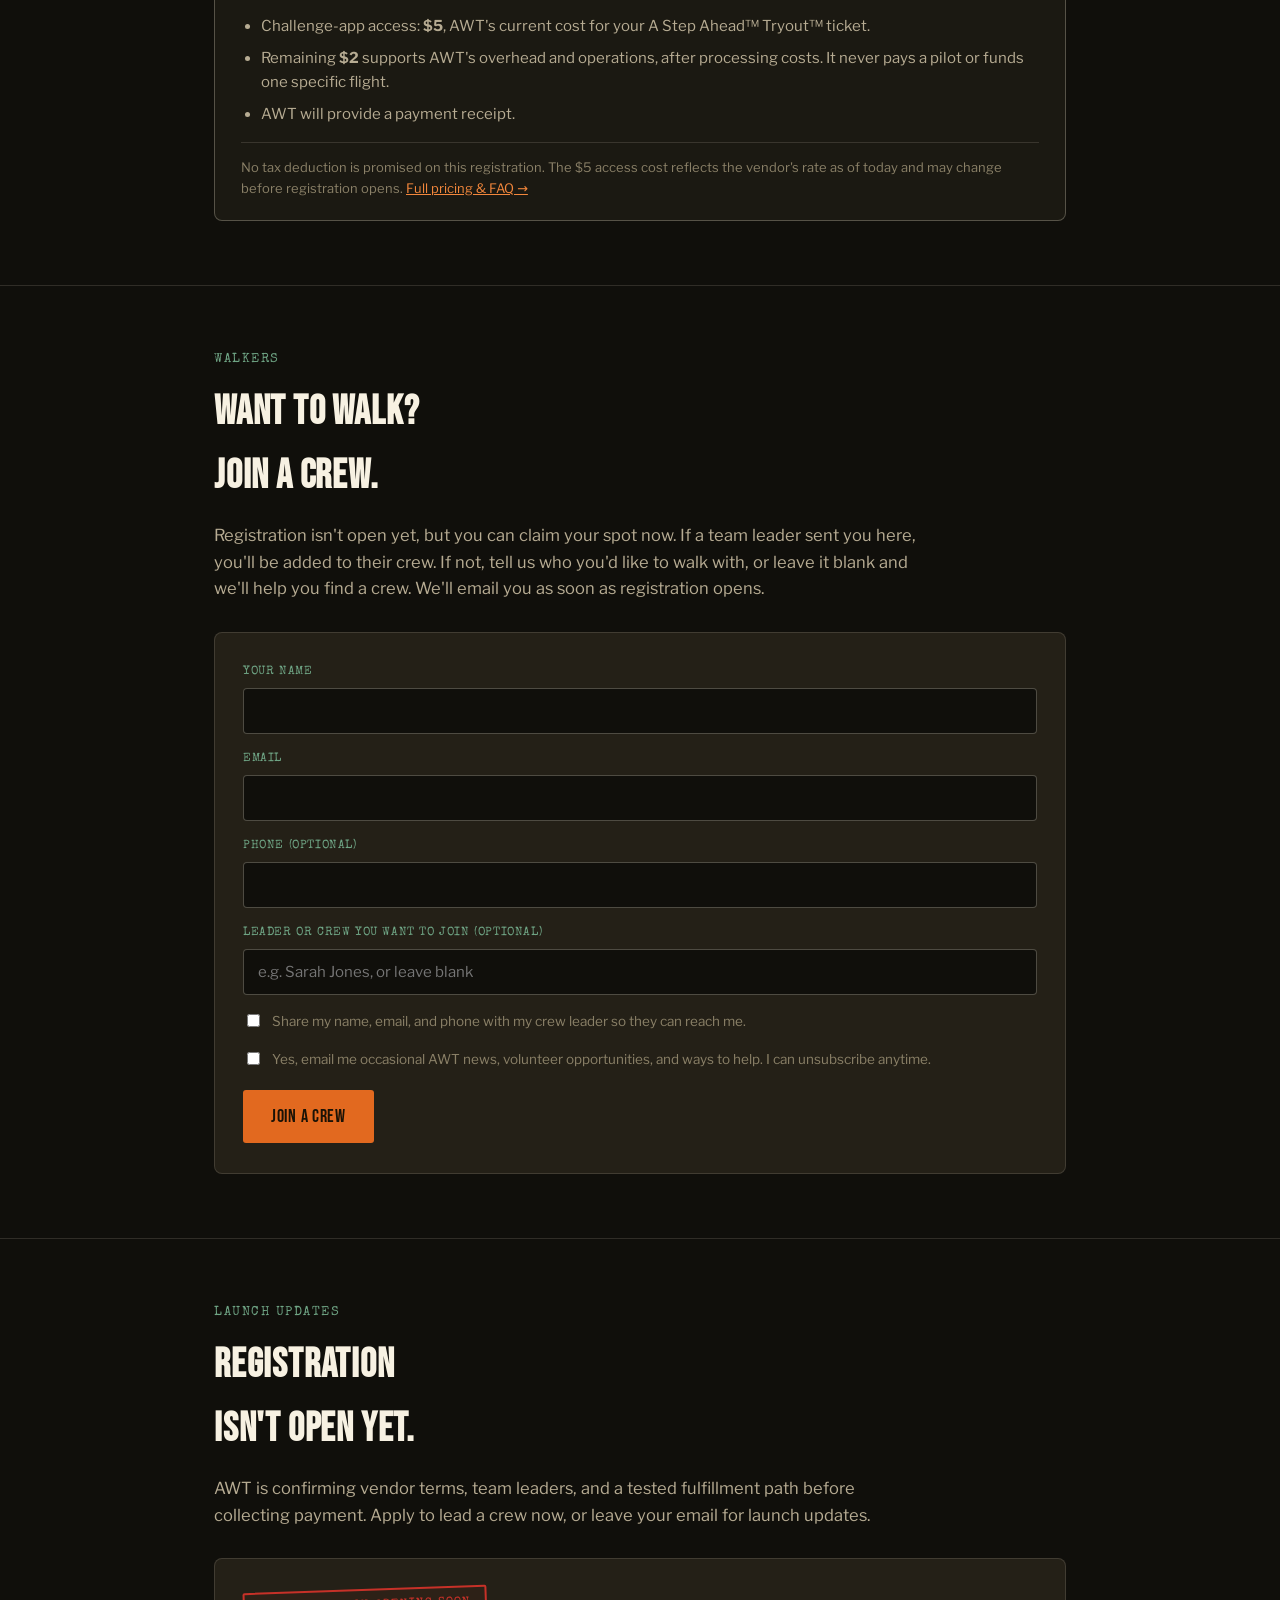
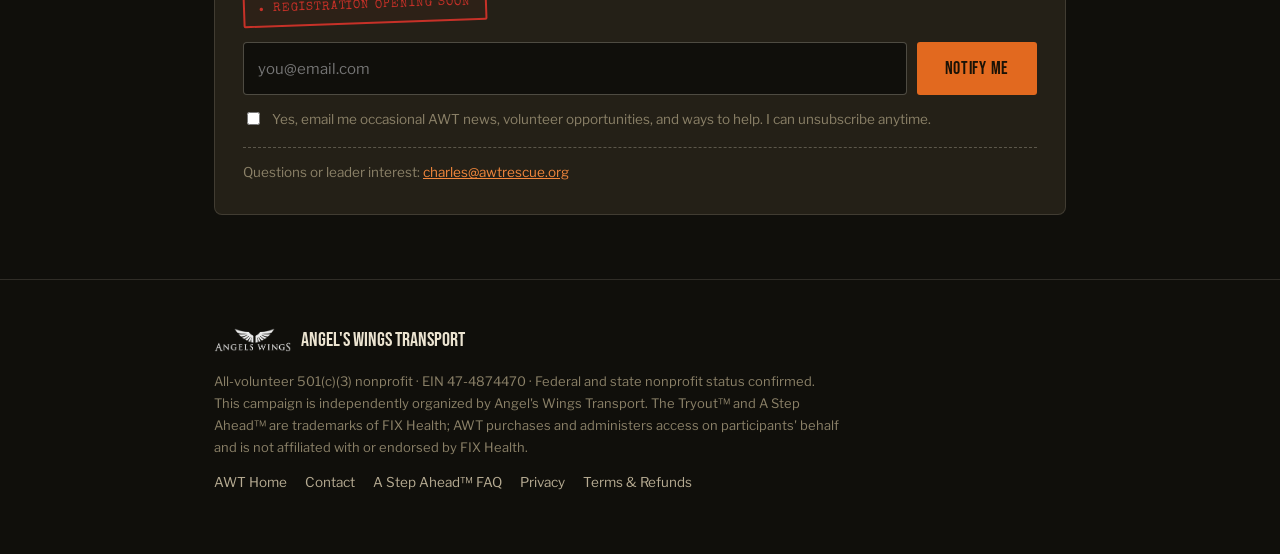
==== commit 7d7cdfa1: "Home: simplify Why it matters line" ====
--- a/index.html
+++ b/index.html
@@ -63,7 +63,7 @@
   <div class="wrap">
     <span class="section-label eyebrow">Why it matters</span>
     <h2>A challenge that keeps a small nonprofit running.</h2>
-    <p class="lede">Angel's Wings Transport is an all-volunteer 501(c)(3) nonprofit. Mission: On The Move is how a community helps with the everyday side of running one. Your $7 registration covers your app access and AWT's operating costs, and that's all it pays for.</p>
+    <p class="lede">Angel's Wings Transport is an all-volunteer 501(c)(3) nonprofit. Mission: On The Move is how a community helps with the everyday side of running one. Your $7 registration covers your app access and AWT's operating costs.</p>
     <div class="mission-grid">
       <div class="mission-card"><div class="glyph">Your crew</div><h3>Two weeks, together</h3><p>Crews of up to ten walk one story side by side, each from their own phone.</p></div>
       <div class="mission-card"><div class="glyph">Your $7</div><h3>App access and operations</h3><p>About $5 covers your app access. The rest supports AWT's event administration and overhead.</p></div>
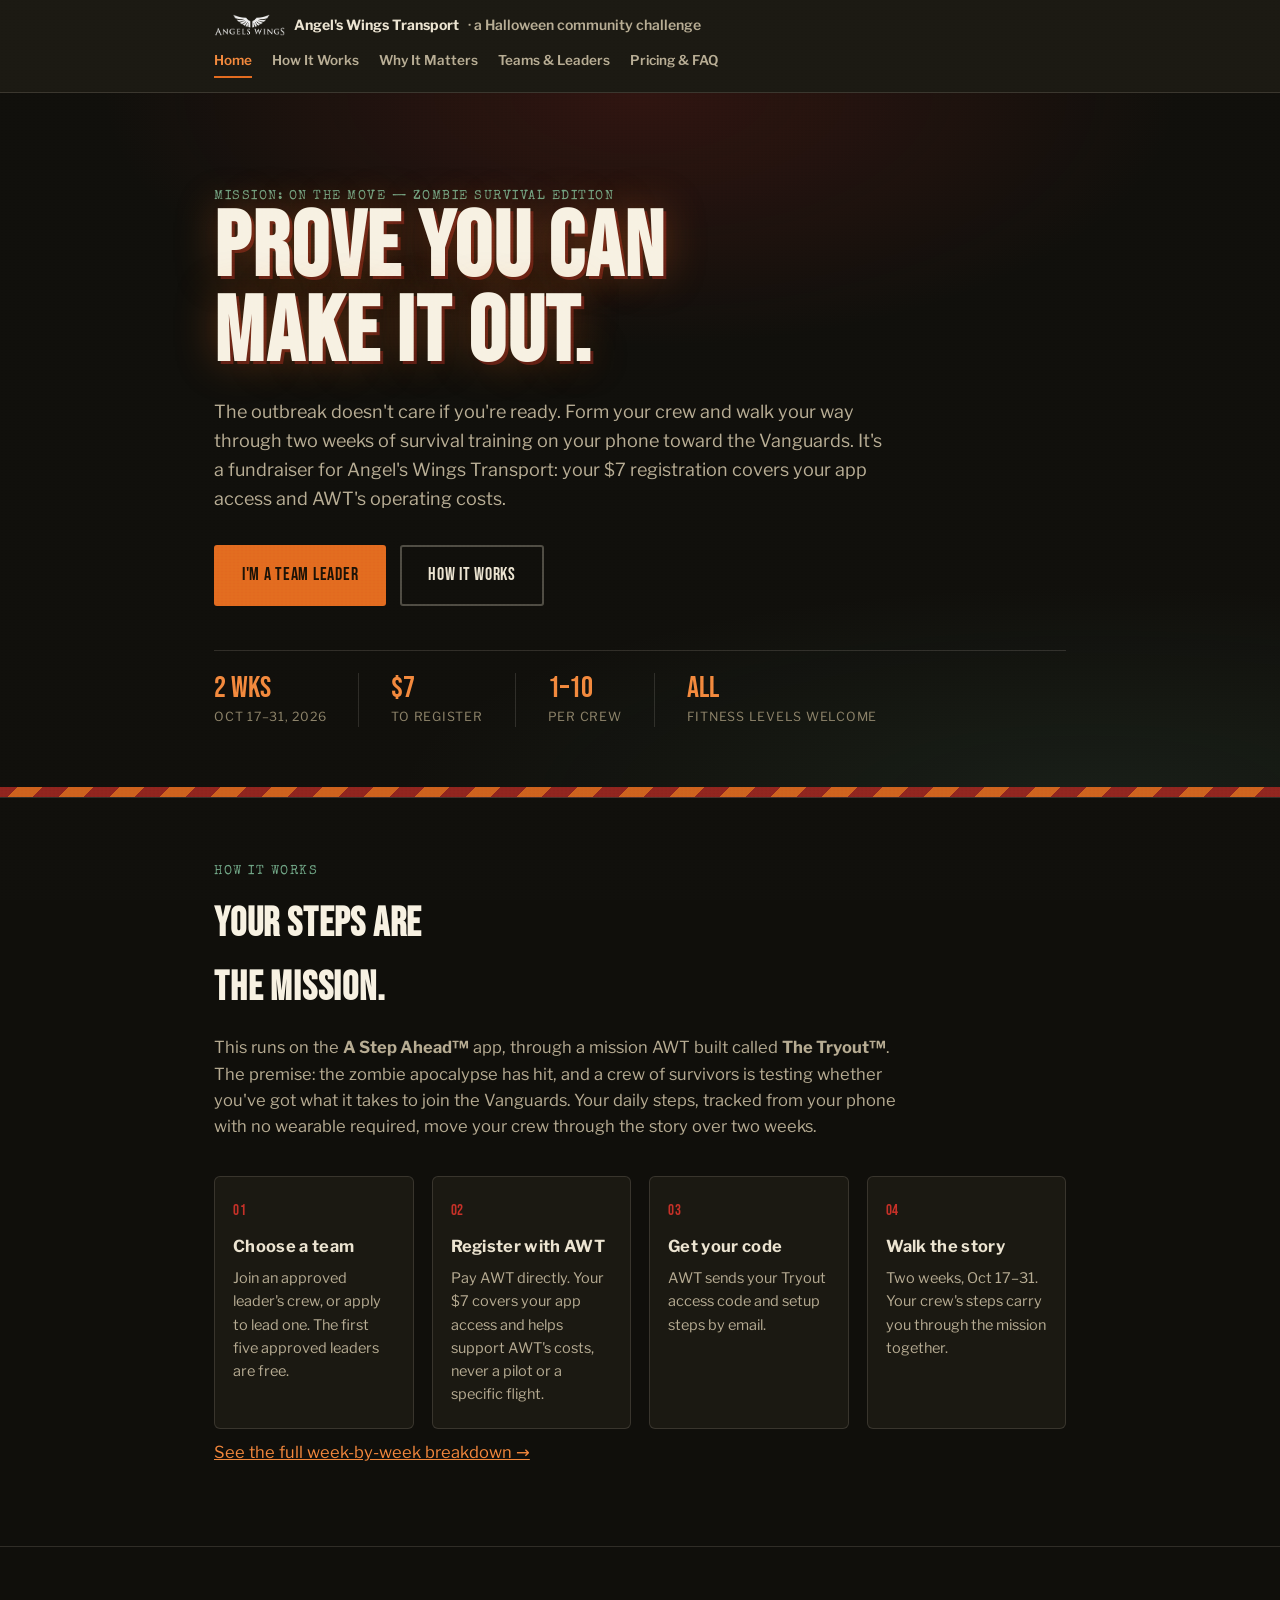
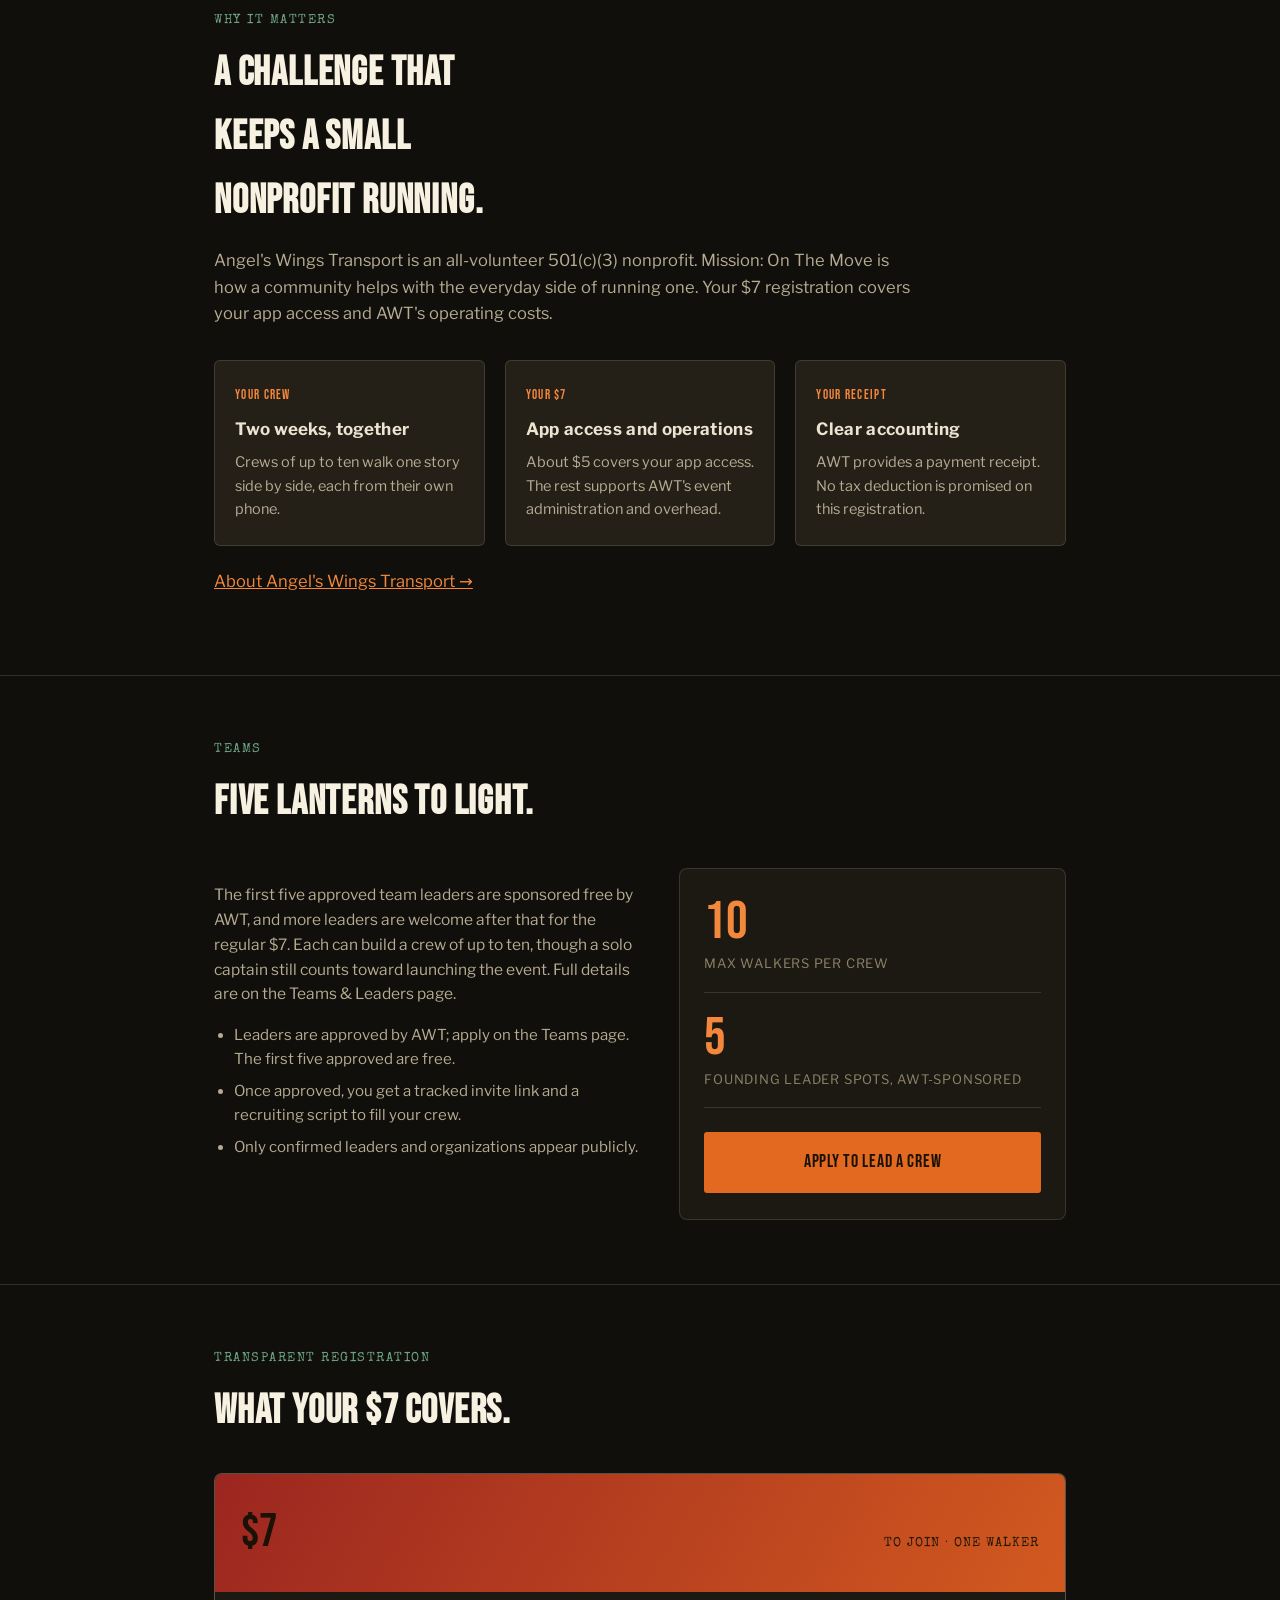
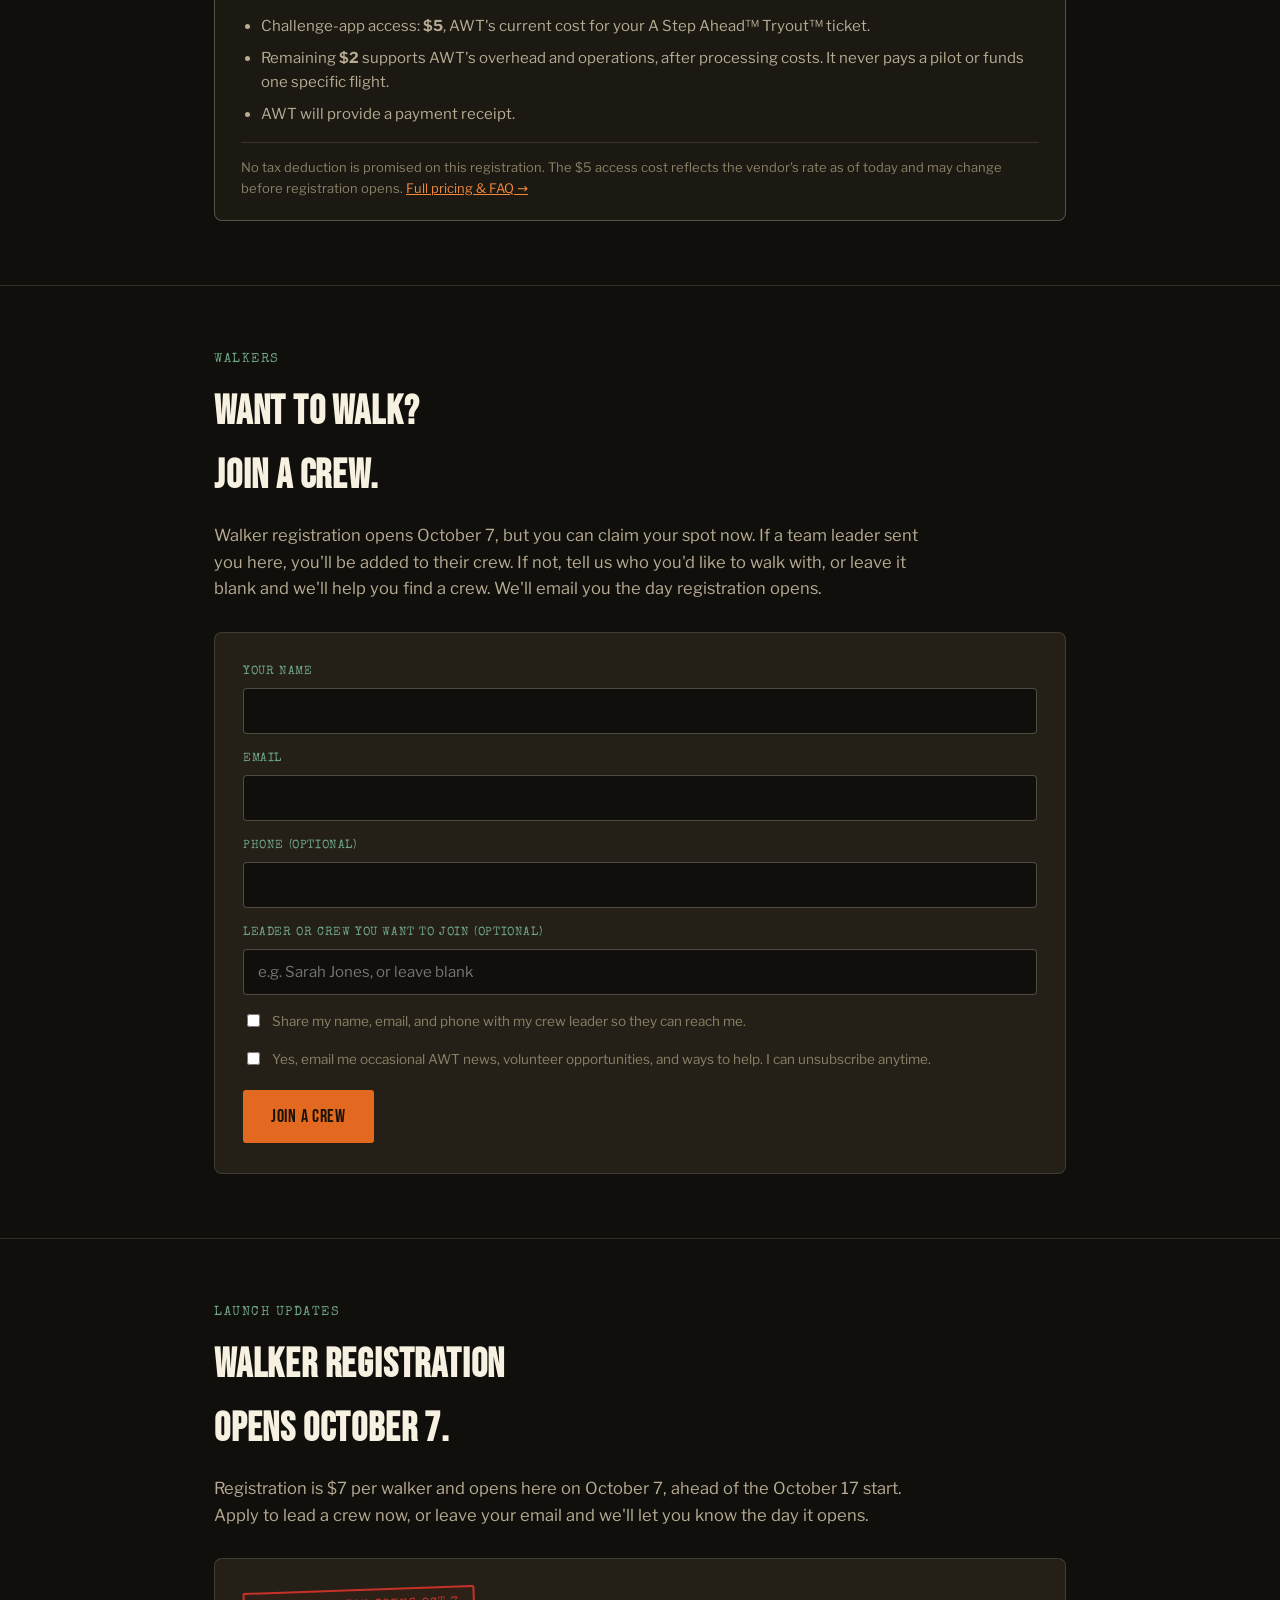
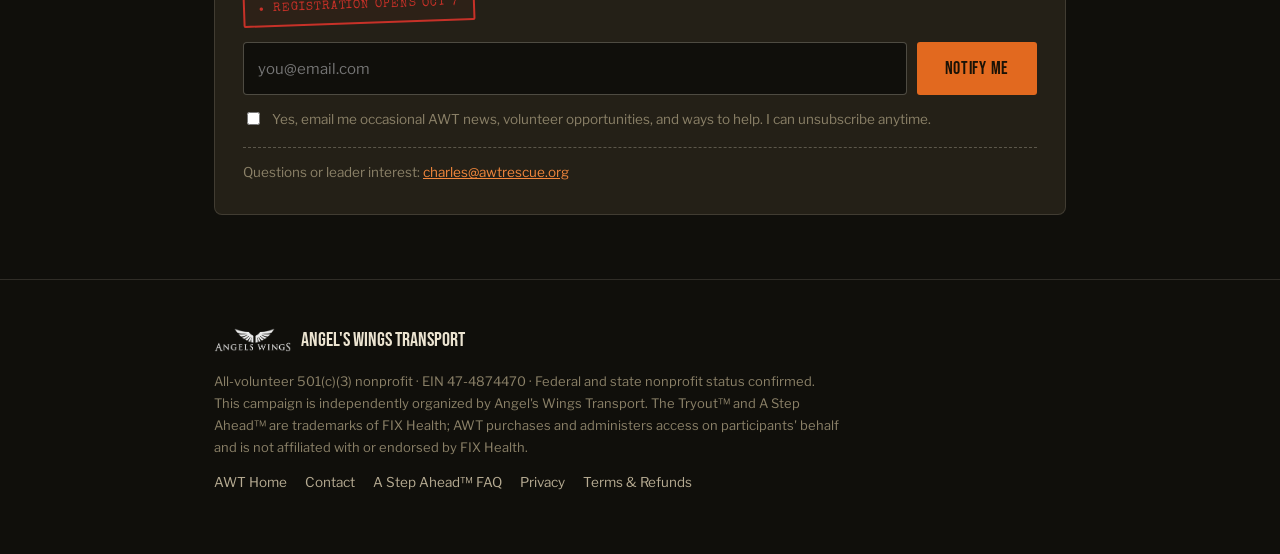
==== commit f865cee7: "Update registration details and dates in index.html" ====
--- a/index.html
+++ b/index.html
@@ -124,7 +124,7 @@
   <div class="wrap">
     <span class="section-label eyebrow">Walkers</span>
     <h2>Want to walk? Join a crew.</h2>
-    <p class="lede">Registration isn't open yet, but you can claim your spot now. If a team leader sent you here, you'll be added to their crew. If not, tell us who you'd like to walk with, or leave it blank and we'll help you find a crew. We'll email you as soon as registration opens.</p>
+    <p class="lede">Walker registration opens October 7, but you can claim your spot now. If a team leader sent you here, you'll be added to their crew. If not, tell us who you'd like to walk with, or leave it blank and we'll help you find a crew. We'll email you the day registration opens.</p>
     <form class="form-card" data-lead-form="crew_interest">
       <input type="text" name="hp" style="position:absolute;left:-9999px" tabindex="-1" autocomplete="off" aria-hidden="true">
       <label for="jc-name">Your name</label>
@@ -149,10 +149,10 @@
 <section id="signup-section">
   <div class="wrap">
     <span class="section-label eyebrow">Launch updates</span>
-    <h2>Registration isn't open yet.</h2>
-    <p class="lede">AWT is confirming vendor terms, team leaders, and a tested fulfillment path before collecting payment. Apply to lead a crew now, or leave your email for launch updates.</p>
+    <h2>Walker registration opens October 7.</h2>
+    <p class="lede">Registration is $7 per walker and opens here on October 7, ahead of the October 17 start. Apply to lead a crew now, or leave your email and we'll let you know the day it opens.</p>
     <div class="signup">
-      <span class="stamp">Registration opening soon</span>
+      <span class="stamp">Registration opens Oct 7</span>
       <form data-lead-form="home_updates">
         <input type="text" name="hp" style="position:absolute;left:-9999px" tabindex="-1" autocomplete="off" aria-hidden="true">
         <input type="email" name="email" required placeholder="you@email.com" aria-label="Email address">
